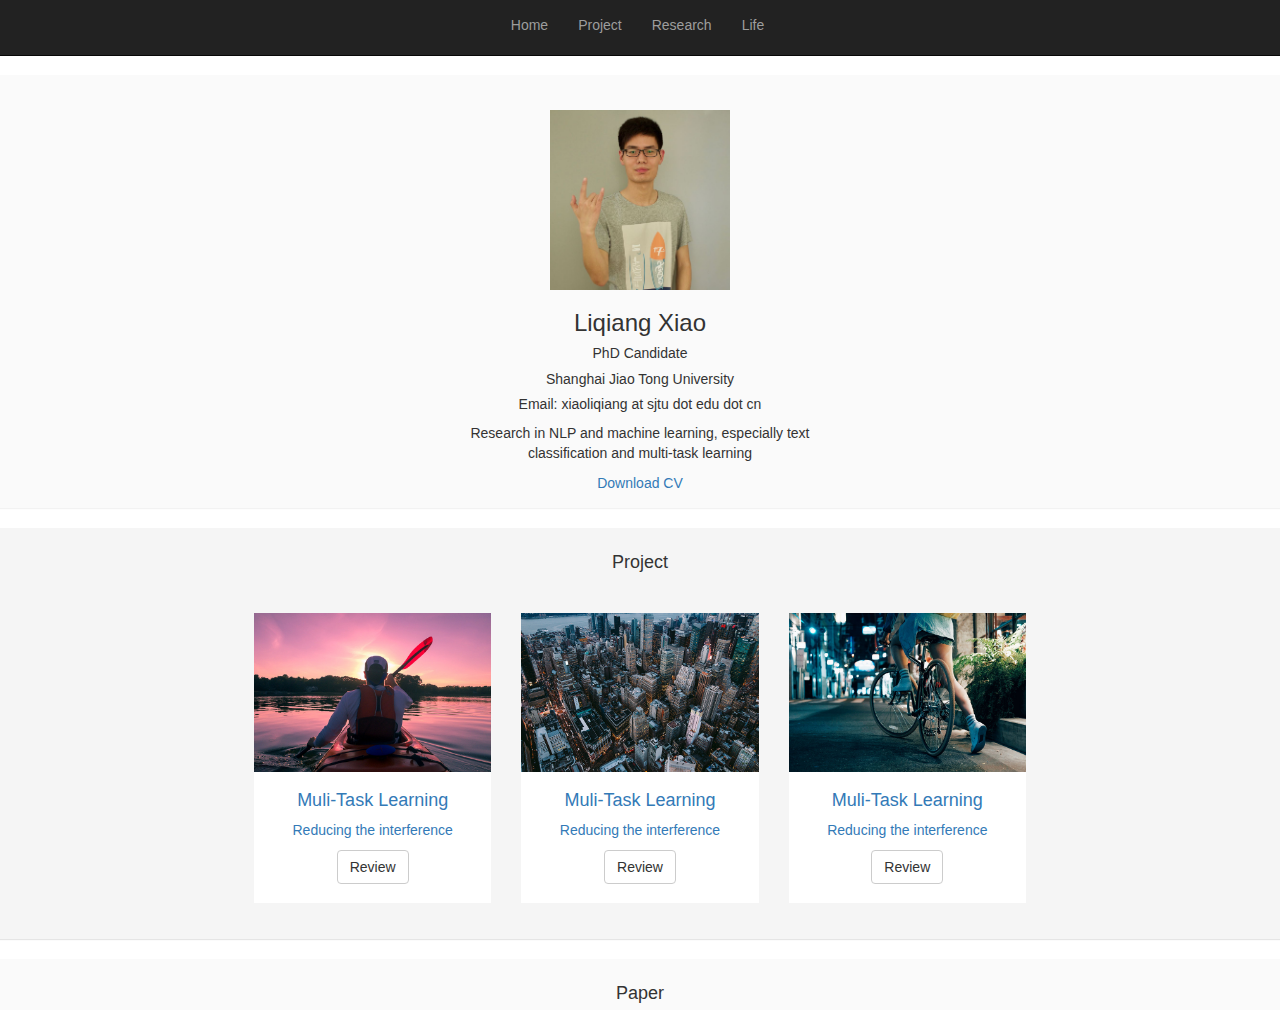
==== index.html @ d87bfb3e "content updata" ====
<!DOCTYPE html>
<html lang="en">
<head>
    <meta charset="UTF-8">
    <meta name="viewport" content="width=device-width, initial-scale=1">
    <meta http-equiv="x-ua-compatible" content="ie=edge">

    <link rel="stylesheet" href="css/bootstrap.min.css">
    <link rel="stylesheet" href="css/templatemo-style.css">
</head>
 

    <style type="text/css">
            .footer{
                border: 1px 0px 0px 0px solid #e5e5e5;
                color: #777;
                padding: 19px 0;
                background-color: #f5f5f5;
            }
            body{
                margin-top: 10px;
            }
            nav{
                padding-right: 20px;
            }
            .down{
                margin-top: 65px;
            }
            .col-center-block{  
                float: none;  
                display: block;  
                margin-left: auto;  
                margin-right: auto;  
            }  
            .flat{
                border-radius:0px;
                background-color:rgb(255,255,255); 
                border:0px;
                padding: 0px;
             }
</style>  
        
    </style>

    <title>LiqiangXiao's Space</title>
</head>

<body>

<div class="row">
    <nav id = 'navbar-example' class="navbar navbar-default navbar-fixed-top navbar-inverse" style="text-align:center" role='navigation'>
    <div class="container-fluid"> 
        <div class="navbar-header">
            <button class="navbar-toggle" type="button" data-toggle="collapse" 
                    data-target=".bs-js-navbar-scrollspy">
                <span class="sr-only">切换导航</span>
                <span class="icon-bar"></span>
                <span class="icon-bar"></span>
                <span class="icon-bar"></span>
            </button>
            <a class="navbar-brand" href="#"></a>
        </div>
        <div class="collaps navbar-collapse bs-js-navbar-scrollspy">

            <ul class="nav navbar-nav" style="display:inline-block;float:none;">
                <li class="nav-item">
                    <a class="nav-link" href="#home">Home<span class="sr-only">(current)</span></a>
                </li>
                <li class="nav-item">
                    <a class="nav-link" href="#project">Project</a>
                </li>
                <li class="nav-item">
                    <a class="nav-link" href="#research">Research</a>
                </li>
                <li class="nav-item">
                    <a class="nav-link" href="#life">Life</a>
                </li>
            </ul>  
        </div>
    </div>      
    </nav>
</div>

<!-- 
<nav id="navbar-example" class="navbar navbar-default navbar-static navbar-fixed-top navbar-inverse" role="navigation text-center">
    <div class="container-fluid"> 
        <div class="navbar-header">
            <button class="navbar-toggle" type="button" data-toggle="collapse" 
                    data-target=".bs-js-navbar-scrollspy">
                <span class="sr-only">切换导航</span>
                <span class="icon-bar"></span>
                <span class="icon-bar"></span>
                <span class="icon-bar"></span>
            </button>
            <a class="navbar-brand" href="#"></a>
        </div>
        <div class="collapse navbar-collapse bs-js-navbar-scrollspy" >
            <ul class="nav navbar-nav" style="display:inline-block;float:none;">
                <li class="nav-item">
                    <a class="nav-link" href="#home">Home<span class="sr-only">(current)</span></a>
                </li>
                <li class="nav-item">
                    <a class="nav-link" href="#project">Project</a>
                </li>
                <li class="nav-item">
                    <a class="nav-link" href="#research">Research</a>
                </li>
                <li class="nav-item">
                    <a class="nav-link" href="#life">Life</a>
                </li>
            </ul>
        </div>
    </div> 
</nav> -->


<div data-spy="scroll" data-target="#navbar-example" data-offset="0"  data-offset="0" style="height:1000px;overflow:auto; position: relative;">


<!-- <!-个人简介 -->
 <div class="panel panel-default down col-center-block" id='home' style="border-radius:0px;background-color:rgb(250,250,250); border:0px;">
    <div class="panel-body">
        <div class="col-md-6 col-center-block">
            <div class="col-md-12" style="margin-bottom:20px;" >
               <img src="images/me.jpg" class="col-center-block" style="height:180px;width:180px;display:block;" >
            </div>
            <div class="col-md-8 col-center-block text-center">
                <h3>Liqiang Xiao</h3>
                <h5>PhD Candidate</h5>
                <h5>Shanghai Jiao Tong University</h5>
                <h5>Email: xiaoliqiang at sjtu dot edu dot cn</h5>
                <p>Research in NLP and machine learning, especially text classification and multi-task learning</p>
                <a href="files/CV_Liqiang Xiao.pdf">Download CV</a>
            </div>
        </div>
    </div>
</div>
  


<div class="panel panel-default" id='project' style="text-align:center;border-radius:0px;border:0px;background-color:#F5F5F5; border:0px;">
<!-- 项目经历 -->
    <div class="panel-body">
            <h4>Project</h4>
    </div>
    <div class="panel panel-body" style="border-radius:0px;background-color:#F5F5F5;">
        <div class="col-md-8 col-center-block">
            <div class="col-md-4">
                <div class="thumbnail flat">
                    <a href="#">
                        <img src="images/750x500-1.jpg" class="img-responsive" >
                    </a>
                    <div class="caption">
                        <a href="#">
                            <h4>Muli-Task Learning</h4>
                            <p>Reducing the interference</p>
                        </a>
                        <p>
                            <a href="#" class="btn btn-default" role="button" >Review</a>
                        </p>
                    </div>
                
                </div>
            </div>
     
            <div class="col-md-4">
                <div class="thumbnail flat">
                    <a href="#">
                        <img src="images/750x500-2.jpg" class="img-responsive" >
                    </a>
                    <div class="caption">
                        <a href="#">
                            <h4>Muli-Task Learning</h4>
                            <p>Reducing the interference</p>
                        </a>
                        <p>
                            <a href="#" class="btn btn-default" role="button" >Review</a>
                        </p>
                    </div>
                
                </div>
            </div>
      
            <div class="col-md-4">
                <div class="thumbnail flat">
                    <a href="#">
                        <img src="images/750x500-3.jpg" class="img-responsive" >
                    </a>
                    <div class="caption">
                        <a href="#">
                            <h4>Muli-Task Learning</h4>
                            <p>Reducing the interference</p>
                        </a>
                        <p>
                            <a href="#" class="btn btn-default" role="button" >Review</a>
                        </p>
                    </div>
                
                </div>
            </div>

        </div>
    </div>
</div>

<!-- 科研 -->
<div class="panel panel-default" id='research' style="border-radius:0px;background-color:rgb(250,250,250); border:0px;">
    <div class="panel-body text-center">
            <h4>Paper</h4>
    </div>

    <div class="panel panel-body flat" style="background-color:rgb(250,250,250)">


        <div class="col-md-6 col-center-block">
            <div class="row">
                    <div class="col-md-12">
                        <div class="caption">
                            <a href="files/gmtcnn.pdf"><h4>A Generalized Recurrent Neural Architecture for Text Classification with Multi-Task Learning</h4> </a>  <!-- title -->
                            <h5>Liqiang Xiao, Honglun Zhang, Yongkun Wang, Yaohui Jin</h5>   <!-- name -->
                            <p>IJCAI2017</p>      <!-- source -->
                        </div>
                    </div>
            </div>

            <div class="row ">
                    <div class="col-md-12">
                        <div class="caption">
                            <h4>A Generalized Recurrent Neural Architecture for Text Classification with Multi-Task Learning</h4>   <!-- title -->
                            <h5>Liqiang Xiao, Honglun Zhang, Yongkun Wang, Yaohui Jin</h5>   <!-- name -->
                            <p>IJCAI2017</p>      <!-- source -->
                        </div>
                    </div>
            </div>
     
            <div class="row">
                <div class="col-md-12">
                    <h4>Multi-Task Convolutional Neural Network for Text Classification</h4>   <!-- title -->
                    <h5>Liqiang Xiao, Honglun Zhang, Yongkun Wang, Yaohui Jin</h5>   <!-- name -->
                    <p>arXiv</p>      <!-- source -->
                </div>
            </div>
     
            <div class="row">
                <div class="col-md-12">
                    <h4>Gated Multi-Task Network for Text Classification</h4>   <!-- title -->
                    <h5>Liqiang Xiao, Honglun Zhang, Yongkun Wang, Yaohui Jin</h5>  <!--  name -->
                    <p>arXiv</p>     
                </div>  
            </div>
        </div>


    </div>
</div>

<!-- 生活 -->
<div class="panel panel-default" id="life" style="text-align:center;border-radius:0px;background-color:#F5F5F5; border:0px;">
    <div class="panel-body col-block-center">
        <h4>Life</h4>
    </div>

    <div class="panel-body">
            <div class="col-md-8 col-center-block">
                <div class="col-md-4">
                    <div class="thumbnail" style=" border-radius:0px; border:0px;padding:0px;">
                        <a href="#">
                            <img src="images/IMG_1195 2.jpg" class="img-responsive center-block" >
                        </a>
                     </div>
                </div>

                <div class="col-md-4">
                    <div class="thumbnail" style=" border-radius:0px; border:0px;padding:0px;">
                        <a href="#">
                            <img src="images/10.pic_hd 2.jpg" class="img-responsive" >
                        </a>
                    </div>
                </div>

                <div class="col-md-4">
                    <div class="thumbnail" style=" border-radius:0px; border:0px;padding:0px;">
                        <a href="#">
                            <img src="images/IMG_1450.jpg" class="img-responsive" >
                        </a>
                    
                    </div>
                </div>

                <div class="col-md-4">
                    <div class="thumbnail" style=" border-radius:0px; border:0px;padding:0px;">
                        <a href="#">
                            <img src="images/4.jpg" class="img-responsive" >
                        </a>
                    
                    </div>
                </div>
            </div> 

                        

            <div class="post-masonry col-md-3 col-sm-6">
                <div class="post-thumb">
                    <img src="images/1.jpg" alt="">
                    <div class="title-over">
                        <h4><a href="#">Title one goes here</a></h4>
                    </div>
                    <div class="post-hover text-center">
                        <div class="inside">
                            <i class="fa fa-plus"></i>
                            <span class="date">25 Jan 2084</span>
                            <h4><a href="#">Title one goes here</a></h4>
                            <p>Cum sociis natoque penatibus et magnis dis parturient</p>
                        </div>
                    </div>
                </div>
            </div> <!-- /.post-masonry -->
 
    </div>
</div>

<div class="footer">
        <div class="container">
            <div class="row footer-top ">
                <div class="col-md-4 text-center">
                    <h4>Blog of Liqiang Xiao</h4>
                    <p>Welcome to contact me</p>
                </div>
            
                <div class="col-md-4 text-center">
                    <h4>About</h4>
                    <ul class="list-unstyled">
                        <li>
                            <a href="">about me</a>
                        </li>
                    </ul>
                </div>
                     
 
                <div class="col-md-4 text-center">
                    <h4>Contact</h4>
                    <p>Wechat code</p>
                    <div class="col-md-4 col-center-block">
                        <div class="thumbnail" style=" border-radius:0px; border:0px;padding:0px;">
                            <img src="images/2dcode.jpeg" class="img-responsive" >
                        </div>
                    </div>                    
                </div>
            </div>

            <div class="row footer-bottom">
                <ul class="list-inline text-center">
                    <li>Copyright 2016 by lqxiao! Software All Rights Reserved.</li>
                </ul>
            </div>
                    
        </div>
</div>

</div>

</body>
</html>
---- css/templatemo-style.css ----
.main-posts {
    position: relative;
    z-index: 6;
}

.post-masonry {
    margin-bottom: 30px;
}

.post-masonry .post-thumb {
    border: 10px solid #fff;
    overflow: hidden;
    position: relative;
}

.post-masonry .post-thumb img {
    width: 100%;
    display: block;
}

.post-masonry .post-thumb .title-over {
    position: absolute;
    bottom: 0;
    left: 0;
    width: 100%;
    background: rgba(0,0,0,0.9);
    padding: 15px 20px;
}

.post-masonry .post-thumb .title-over h4 {
    font-size: 16px;
    font-family: 'robotoregular';
}

.post-masonry .post-thumb .title-over a {
    color: #fff;
}

.post-masonry .post-thumb .post-hover {
    position: absolute;
    width: 100%;
    height: 100%;
    top: 70px;
    left: 0;
    visibility: hidden;
    opacity: 0;
    background: rgba(0,0,0,0.9);
    -webkit-transition: all 150ms ease-in-out;
    -moz-transition: all 150ms ease-in-out;
    -ms-transition: all 150ms ease-in-out;
    -o-transition: all 150ms ease-in-out;
    transition: all 150ms ease-in-out;
}

.post-masonry .post-thumb .post-hover .inside {
    position: relative;
    top: 50%;
    -moz-transform: translateY(-50%);
    -ms-transform: translateY(-50%);
    -webkit-transform: translateY(-50%);
    transform: translateY(-50%);
}

.post-masonry .post-thumb .post-hover h4 {
    font-size: 16px;
    font-family: 'robotoregular';
    margin-bottom: 10px;
}

.post-masonry .post-thumb .post-hover a {
    color: #fff !important;
}

.post-masonry .post-thumb .post-hover i {
    display: block;
    margin-bottom: 10px;
}

.post-masonry .post-thumb .post-hover p {
    font-size: 12px;
}

.post-masonry .post-thumb .post-hover span {
    font-size: 12px;
    margin-bottom: 15px;
    display: block;
}

.post-masonry .post-thumb:hover .title-over {
    -webkit-transition: all 150ms ease-in-out;
    -moz-transition: all 150ms ease-in-out;
    -ms-transition: all 150ms ease-in-out;
    -o-transition: all 150ms ease-in-out;
    transition: all 150ms ease-in-out;
    visibility: hidden;
    opacity: 0;
    bottom: -50px;
}

.post-masonry .post-thumb:hover .post-hover {
    top: 0;
    visibility: visible;
    opacity: 1;
}

.site-footer {
    position: relative;
    z-index: 8;
    background: rgba(0,0,0,0.6);
    padding: 40px 0;
    margin-top: 60px;
}

.site-footer .social-icons {
    margin-bottom: 30px;
}

.copyright-text {
    font-size: 12px;
}

.copyright-text a {
    color: #bfbfbf;
}
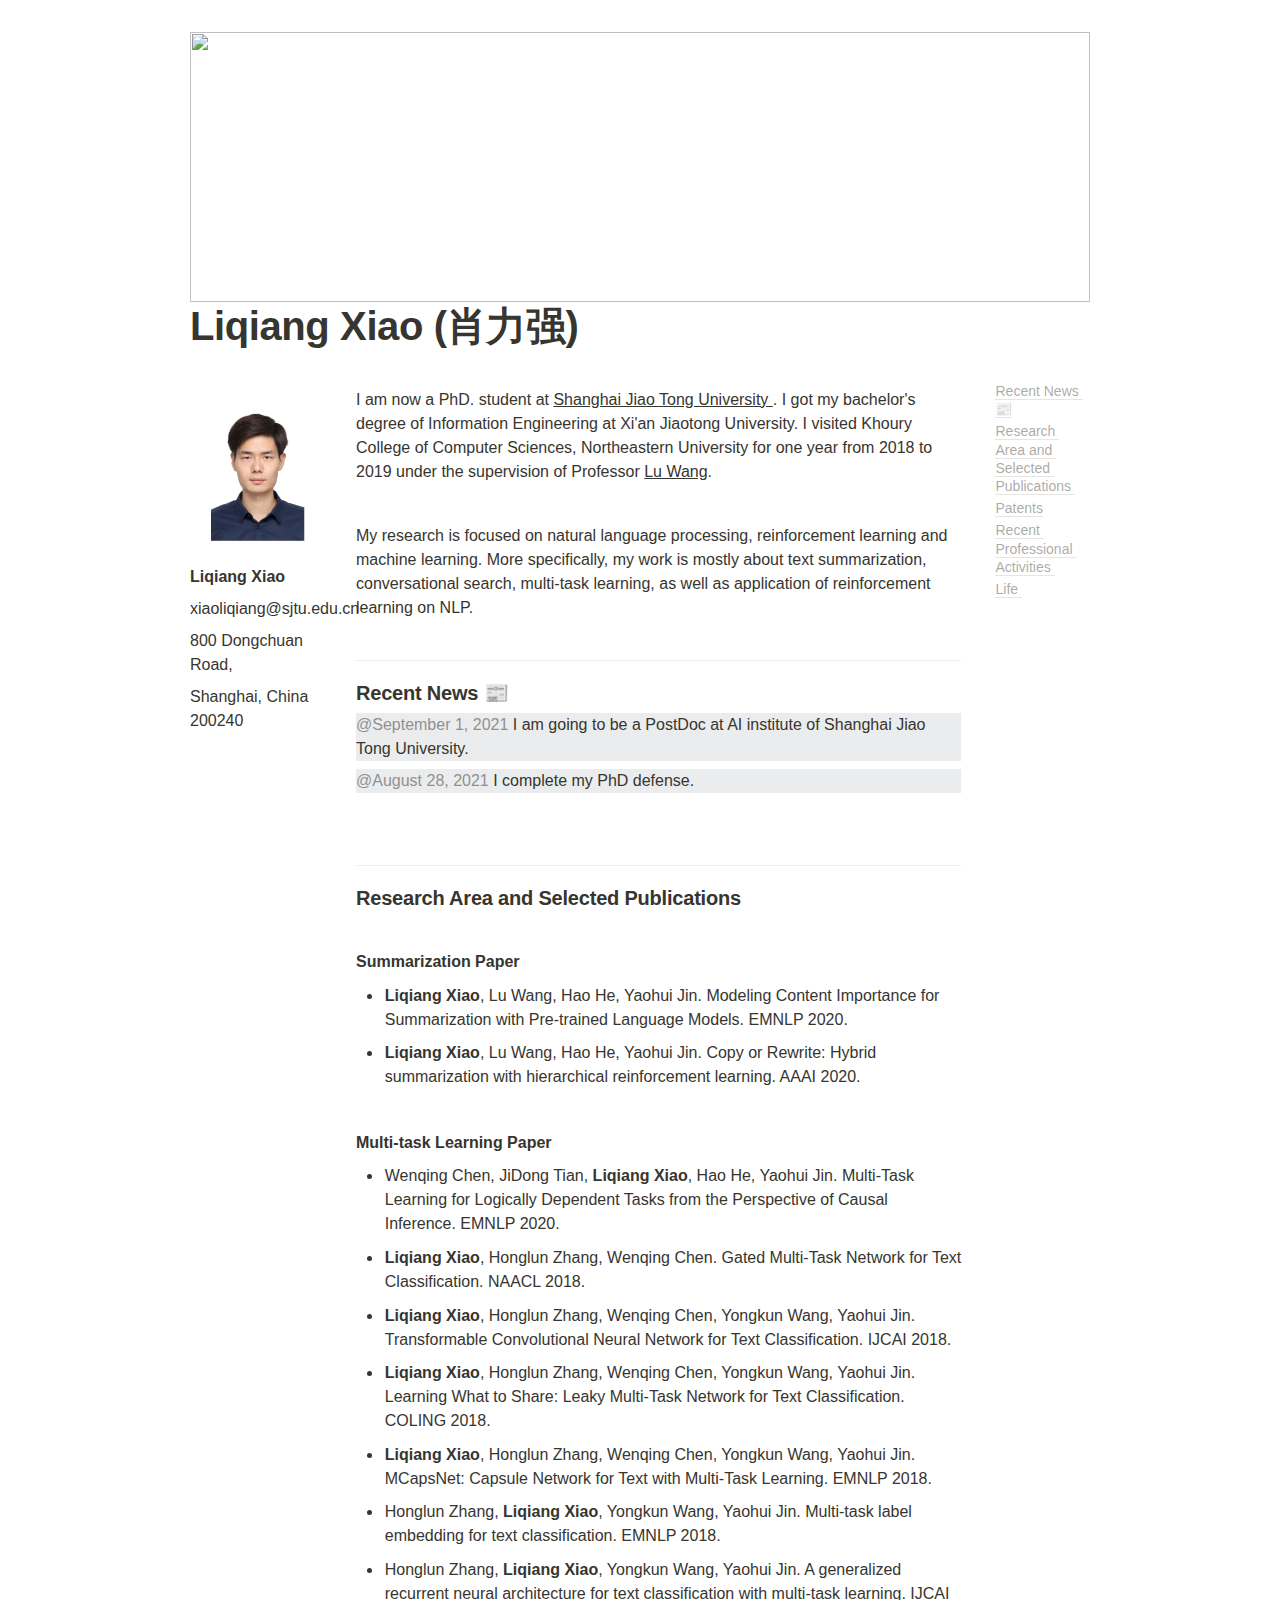
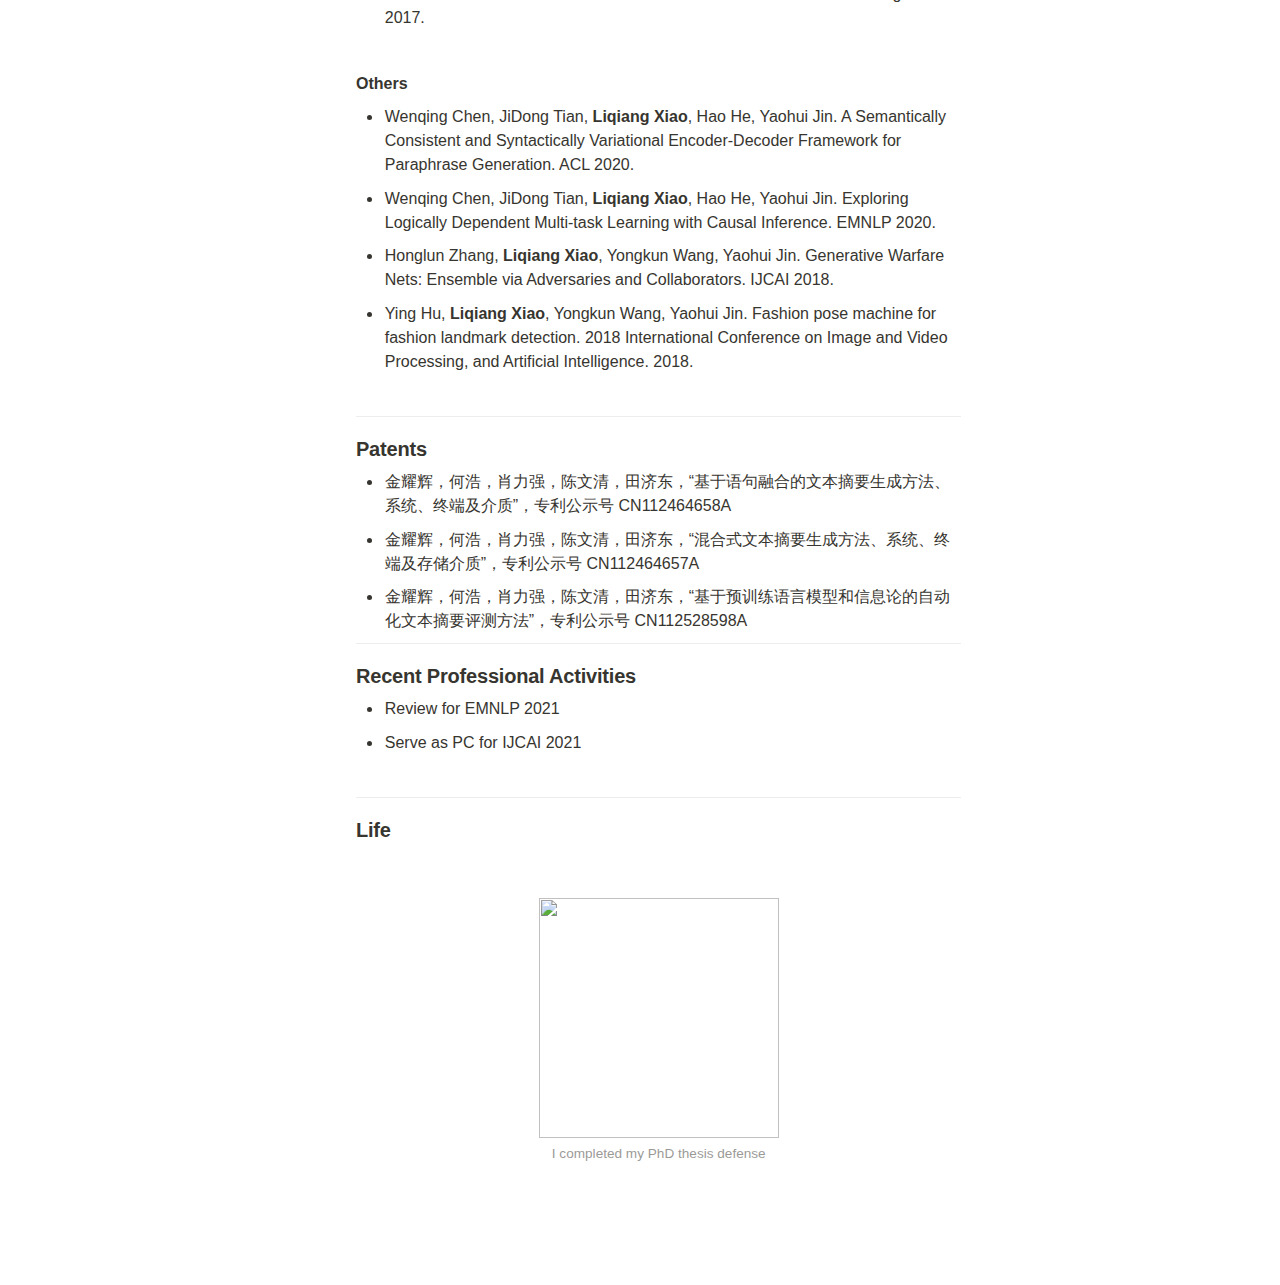
==== commit 54b09d84: "page" ====
--- a/index.html
+++ b/index.html
@@ -1,364 +1,660 @@
-<!DOCTYPE html>
-<html lang="en">
-<head>
-    <meta charset="UTF-8">
-    <meta name="viewport" content="width=device-width, initial-scale=1">
-    <meta http-equiv="x-ua-compatible" content="ie=edge">
-
-    <link rel="stylesheet" href="css/bootstrap.min.css">
-    <link rel="stylesheet" href="css/templatemo-style.css">
-</head>
- 
-
-    <style type="text/css">
-            .footer{
-                border: 1px 0px 0px 0px solid #e5e5e5;
-                color: #777;
-                padding: 19px 0;
-                background-color: #f5f5f5;
-            }
-            body{
-                margin-top: 10px;
-            }
-            nav{
-                padding-right: 20px;
-            }
-            .down{
-                margin-top: 65px;
-            }
-            .col-center-block{  
-                float: none;  
-                display: block;  
-                margin-left: auto;  
-                margin-right: auto;  
-            }  
-            .flat{
-                border-radius:0px;
-                background-color:rgb(255,255,255); 
-                border:0px;
-                padding: 0px;
-             }
-</style>  
-        
-    </style>
-
-    <title>LiqiangXiao's Space</title>
-</head>
-
-<body>
-
-<div class="row">
-    <nav id = 'navbar-example' class="navbar navbar-default navbar-fixed-top navbar-inverse" style="text-align:center" role='navigation'>
-    <div class="container-fluid"> 
-        <div class="navbar-header">
-            <button class="navbar-toggle" type="button" data-toggle="collapse" 
-                    data-target=".bs-js-navbar-scrollspy">
-                <span class="sr-only">切换导航</span>
-                <span class="icon-bar"></span>
-                <span class="icon-bar"></span>
-                <span class="icon-bar"></span>
-            </button>
-            <a class="navbar-brand" href="#"></a>
-        </div>
-        <div class="collaps navbar-collapse bs-js-navbar-scrollspy">
-
-            <ul class="nav navbar-nav" style="display:inline-block;float:none;">
-                <li class="nav-item">
-                    <a class="nav-link" href="#home">Home<span class="sr-only">(current)</span></a>
-                </li>
-                <li class="nav-item">
-                    <a class="nav-link" href="#project">Project</a>
-                </li>
-                <li class="nav-item">
-                    <a class="nav-link" href="#research">Research</a>
-                </li>
-                <li class="nav-item">
-                    <a class="nav-link" href="#life">Life</a>
-                </li>
-            </ul>  
-        </div>
-    </div>      
-    </nav>
-</div>
-
-<!-- 
-<nav id="navbar-example" class="navbar navbar-default navbar-static navbar-fixed-top navbar-inverse" role="navigation text-center">
-    <div class="container-fluid"> 
-        <div class="navbar-header">
-            <button class="navbar-toggle" type="button" data-toggle="collapse" 
-                    data-target=".bs-js-navbar-scrollspy">
-                <span class="sr-only">切换导航</span>
-                <span class="icon-bar"></span>
-                <span class="icon-bar"></span>
-                <span class="icon-bar"></span>
-            </button>
-            <a class="navbar-brand" href="#"></a>
-        </div>
-        <div class="collapse navbar-collapse bs-js-navbar-scrollspy" >
-            <ul class="nav navbar-nav" style="display:inline-block;float:none;">
-                <li class="nav-item">
-                    <a class="nav-link" href="#home">Home<span class="sr-only">(current)</span></a>
-                </li>
-                <li class="nav-item">
-                    <a class="nav-link" href="#project">Project</a>
-                </li>
-                <li class="nav-item">
-                    <a class="nav-link" href="#research">Research</a>
-                </li>
-                <li class="nav-item">
-                    <a class="nav-link" href="#life">Life</a>
-                </li>
-            </ul>
-        </div>
-    </div> 
-</nav> -->
-
-
-<div data-spy="scroll" data-target="#navbar-example" data-offset="0"  data-offset="0" style="height:1000px;overflow:auto; position: relative;">
-
-
-<!-- <!-个人简介 -->
- <div class="panel panel-default down col-center-block" id='home' style="border-radius:0px;background-color:rgb(250,250,250); border:0px;">
-    <div class="panel-body">
-        <div class="col-md-6 col-center-block">
-            <div class="col-md-12" style="margin-bottom:20px;" >
-               <img src="images/me.jpg" class="col-center-block" style="height:180px;width:180px;display:block;" >
-            </div>
-            <div class="col-md-8 col-center-block text-center">
-                <h3>Liqiang Xiao</h3>
-                <h5>PhD Candidate</h5>
-                <h5>Shanghai Jiao Tong University</h5>
-                <h5>Email: xiaoliqiang at sjtu dot edu dot cn</h5>
-                <p>Research in NLP and machine learning, especially text classification and multi-task learning</p>
-                <a href="files/CV_Liqiang Xiao.pdf">Download CV</a>
-            </div>
-        </div>
-    </div>
-</div>
-  
-
-
-<div class="panel panel-default" id='project' style="text-align:center;border-radius:0px;border:0px;background-color:#F5F5F5; border:0px;">
-<!-- 项目经历 -->
-    <div class="panel-body">
-            <h4>Project</h4>
-    </div>
-    <div class="panel panel-body" style="border-radius:0px;background-color:#F5F5F5;">
-        <div class="col-md-8 col-center-block">
-            <div class="col-md-4">
-                <div class="thumbnail flat">
-                    <a href="#">
-                        <img src="images/750x500-1.jpg" class="img-responsive" >
-                    </a>
-                    <div class="caption">
-                        <a href="#">
-                            <h4>Muli-Task Learning</h4>
-                            <p>Reducing the interference</p>
-                        </a>
-                        <p>
-                            <a href="#" class="btn btn-default" role="button" >Review</a>
-                        </p>
-                    </div>
-                
-                </div>
-            </div>
-     
-            <div class="col-md-4">
-                <div class="thumbnail flat">
-                    <a href="#">
-                        <img src="images/750x500-2.jpg" class="img-responsive" >
-                    </a>
-                    <div class="caption">
-                        <a href="#">
-                            <h4>Muli-Task Learning</h4>
-                            <p>Reducing the interference</p>
-                        </a>
-                        <p>
-                            <a href="#" class="btn btn-default" role="button" >Review</a>
-                        </p>
-                    </div>
-                
-                </div>
-            </div>
-      
-            <div class="col-md-4">
-                <div class="thumbnail flat">
-                    <a href="#">
-                        <img src="images/750x500-3.jpg" class="img-responsive" >
-                    </a>
-                    <div class="caption">
-                        <a href="#">
-                            <h4>Muli-Task Learning</h4>
-                            <p>Reducing the interference</p>
-                        </a>
-                        <p>
-                            <a href="#" class="btn btn-default" role="button" >Review</a>
-                        </p>
-                    </div>
-                
-                </div>
-            </div>
-
-        </div>
-    </div>
-</div>
-
-<!-- 科研 -->
-<div class="panel panel-default" id='research' style="border-radius:0px;background-color:rgb(250,250,250); border:0px;">
-    <div class="panel-body text-center">
-            <h4>Paper</h4>
-    </div>
-
-    <div class="panel panel-body flat" style="background-color:rgb(250,250,250)">
-
-
-        <div class="col-md-6 col-center-block">
-            <div class="row">
-                    <div class="col-md-12">
-                        <div class="caption">
-                            <a href="files/gmtcnn.pdf"><h4>A Generalized Recurrent Neural Architecture for Text Classification with Multi-Task Learning</h4> </a>  <!-- title -->
-                            <h5>Liqiang Xiao, Honglun Zhang, Yongkun Wang, Yaohui Jin</h5>   <!-- name -->
-                            <p>IJCAI2017</p>      <!-- source -->
-                        </div>
-                    </div>
-            </div>
-
-            <div class="row ">
-                    <div class="col-md-12">
-                        <div class="caption">
-                            <h4>A Generalized Recurrent Neural Architecture for Text Classification with Multi-Task Learning</h4>   <!-- title -->
-                            <h5>Liqiang Xiao, Honglun Zhang, Yongkun Wang, Yaohui Jin</h5>   <!-- name -->
-                            <p>IJCAI2017</p>      <!-- source -->
-                        </div>
-                    </div>
-            </div>
-     
-            <div class="row">
-                <div class="col-md-12">
-                    <h4>Multi-Task Convolutional Neural Network for Text Classification</h4>   <!-- title -->
-                    <h5>Liqiang Xiao, Honglun Zhang, Yongkun Wang, Yaohui Jin</h5>   <!-- name -->
-                    <p>arXiv</p>      <!-- source -->
-                </div>
-            </div>
-     
-            <div class="row">
-                <div class="col-md-12">
-                    <h4>Gated Multi-Task Network for Text Classification</h4>   <!-- title -->
-                    <h5>Liqiang Xiao, Honglun Zhang, Yongkun Wang, Yaohui Jin</h5>  <!--  name -->
-                    <p>arXiv</p>     
-                </div>  
-            </div>
-        </div>
-
-
-    </div>
-</div>
-
-<!-- 生活 -->
-<div class="panel panel-default" id="life" style="text-align:center;border-radius:0px;background-color:#F5F5F5; border:0px;">
-    <div class="panel-body col-block-center">
-        <h4>Life</h4>
-    </div>
-
-    <div class="panel-body">
-            <div class="col-md-8 col-center-block">
-                <div class="col-md-4">
-                    <div class="thumbnail" style=" border-radius:0px; border:0px;padding:0px;">
-                        <a href="#">
-                            <img src="images/IMG_1195 2.jpg" class="img-responsive center-block" >
-                        </a>
-                     </div>
-                </div>
-
-                <div class="col-md-4">
-                    <div class="thumbnail" style=" border-radius:0px; border:0px;padding:0px;">
-                        <a href="#">
-                            <img src="images/10.pic_hd 2.jpg" class="img-responsive" >
-                        </a>
-                    </div>
-                </div>
-
-                <div class="col-md-4">
-                    <div class="thumbnail" style=" border-radius:0px; border:0px;padding:0px;">
-                        <a href="#">
-                            <img src="images/IMG_1450.jpg" class="img-responsive" >
-                        </a>
-                    
-                    </div>
-                </div>
-
-                <div class="col-md-4">
-                    <div class="thumbnail" style=" border-radius:0px; border:0px;padding:0px;">
-                        <a href="#">
-                            <img src="images/4.jpg" class="img-responsive" >
-                        </a>
-                    
-                    </div>
-                </div>
-            </div> 
-
-                        
-
-            <div class="post-masonry col-md-3 col-sm-6">
-                <div class="post-thumb">
-                    <img src="images/1.jpg" alt="">
-                    <div class="title-over">
-                        <h4><a href="#">Title one goes here</a></h4>
-                    </div>
-                    <div class="post-hover text-center">
-                        <div class="inside">
-                            <i class="fa fa-plus"></i>
-                            <span class="date">25 Jan 2084</span>
-                            <h4><a href="#">Title one goes here</a></h4>
-                            <p>Cum sociis natoque penatibus et magnis dis parturient</p>
-                        </div>
-                    </div>
-                </div>
-            </div> <!-- /.post-masonry -->
- 
-    </div>
-</div>
-
-<div class="footer">
-        <div class="container">
-            <div class="row footer-top ">
-                <div class="col-md-4 text-center">
-                    <h4>Blog of Liqiang Xiao</h4>
-                    <p>Welcome to contact me</p>
-                </div>
-            
-                <div class="col-md-4 text-center">
-                    <h4>About</h4>
-                    <ul class="list-unstyled">
-                        <li>
-                            <a href="">about me</a>
-                        </li>
-                    </ul>
-                </div>
-                     
- 
-                <div class="col-md-4 text-center">
-                    <h4>Contact</h4>
-                    <p>Wechat code</p>
-                    <div class="col-md-4 col-center-block">
-                        <div class="thumbnail" style=" border-radius:0px; border:0px;padding:0px;">
-                            <img src="images/2dcode.jpeg" class="img-responsive" >
-                        </div>
-                    </div>                    
-                </div>
-            </div>
-
-            <div class="row footer-bottom">
-                <ul class="list-inline text-center">
-                    <li>Copyright 2016 by lqxiao! Software All Rights Reserved.</li>
-                </ul>
-            </div>
-                    
-        </div>
-</div>
-
-</div>
-
-</body>
-</html>
-
+<html><head><meta http-equiv="Content-Type" content="text/html; charset=utf-8"/><title>Liqiang Xiao (肖力强)</title><style>
+/* cspell:disable-file */
+/* webkit printing magic: print all background colors */
+html {
+	-webkit-print-color-adjust: exact;
+}
+* {
+	box-sizing: border-box;
+	-webkit-print-color-adjust: exact;
+}
+
+html,
+body {
+	margin: 0;
+	padding: 0;
+}
+@media only screen {
+	body {
+		margin: 2em auto;
+		max-width: 900px;
+		color: rgb(55, 53, 47);
+	}
+}
+
+body {
+	line-height: 1.5;
+	white-space: pre-wrap;
+}
+
+a,
+a.visited {
+	color: inherit;
+	text-decoration: underline;
+}
+
+.pdf-relative-link-path {
+	font-size: 80%;
+	color: #444;
+}
+
+h1,
+h2,
+h3 {
+	letter-spacing: -0.01em;
+	line-height: 1.2;
+	font-weight: 600;
+	margin-bottom: 0;
+}
+
+.page-title {
+	font-size: 2.5rem;
+	font-weight: 700;
+	margin-top: 0;
+	margin-bottom: 0.75em;
+}
+
+h1 {
+	font-size: 1.875rem;
+	margin-top: 1.875rem;
+}
+
+h2 {
+	font-size: 1.5rem;
+	margin-top: 1.5rem;
+}
+
+h3 {
+	font-size: 1.25rem;
+	margin-top: 1.25rem;
+}
+
+.source {
+	border: 1px solid #ddd;
+	border-radius: 3px;
+	padding: 1.5em;
+	word-break: break-all;
+}
+
+.callout {
+	border-radius: 3px;
+	padding: 1rem;
+}
+
+figure {
+	margin: 1.25em 0;
+	page-break-inside: avoid;
+}
+
+figcaption {
+	opacity: 0.5;
+	font-size: 85%;
+	margin-top: 0.5em;
+}
+
+mark {
+	background-color: transparent;
+}
+
+.indented {
+	padding-left: 1.5em;
+}
+
+hr {
+	background: transparent;
+	display: block;
+	width: 100%;
+	height: 1px;
+	visibility: visible;
+	border: none;
+	border-bottom: 1px solid rgba(55, 53, 47, 0.09);
+}
+
+img {
+	max-width: 100%;
+}
+
+@media only print {
+	img {
+		max-height: 100vh;
+		object-fit: contain;
+	}
+}
+
+@page {
+	margin: 1in;
+}
+
+.collection-content {
+	font-size: 0.875rem;
+}
+
+.column-list {
+	display: flex;
+	justify-content: space-between;
+}
+
+.column {
+	padding: 0 1em;
+}
+
+.column:first-child {
+	padding-left: 0;
+}
+
+.column:last-child {
+	padding-right: 0;
+}
+
+.table_of_contents-item {
+	display: block;
+	font-size: 0.875rem;
+	line-height: 1.3;
+	padding: 0.125rem;
+}
+
+.table_of_contents-indent-1 {
+	margin-left: 1.5rem;
+}
+
+.table_of_contents-indent-2 {
+	margin-left: 3rem;
+}
+
+.table_of_contents-indent-3 {
+	margin-left: 4.5rem;
+}
+
+.table_of_contents-link {
+	text-decoration: none;
+	opacity: 0.7;
+	border-bottom: 1px solid rgba(55, 53, 47, 0.18);
+}
+
+table,
+th,
+td {
+	border: 1px solid rgba(55, 53, 47, 0.09);
+	border-collapse: collapse;
+}
+
+table {
+	border-left: none;
+	border-right: none;
+}
+
+th,
+td {
+	font-weight: normal;
+	padding: 0.25em 0.5em;
+	line-height: 1.5;
+	min-height: 1.5em;
+	text-align: left;
+}
+
+th {
+	color: rgba(55, 53, 47, 0.6);
+}
+
+ol,
+ul {
+	margin: 0;
+	margin-block-start: 0.6em;
+	margin-block-end: 0.6em;
+}
+
+li > ol:first-child,
+li > ul:first-child {
+	margin-block-start: 0.6em;
+}
+
+ul > li {
+	list-style: disc;
+}
+
+ul.to-do-list {
+	text-indent: -1.7em;
+}
+
+ul.to-do-list > li {
+	list-style: none;
+}
+
+.to-do-children-checked {
+	text-decoration: line-through;
+	opacity: 0.375;
+}
+
+ul.toggle > li {
+	list-style: none;
+}
+
+ul {
+	padding-inline-start: 1.7em;
+}
+
+ul > li {
+	padding-left: 0.1em;
+}
+
+ol {
+	padding-inline-start: 1.6em;
+}
+
+ol > li {
+	padding-left: 0.2em;
+}
+
+.mono ol {
+	padding-inline-start: 2em;
+}
+
+.mono ol > li {
+	text-indent: -0.4em;
+}
+
+.toggle {
+	padding-inline-start: 0em;
+	list-style-type: none;
+}
+
+/* Indent toggle children */
+.toggle > li > details {
+	padding-left: 1.7em;
+}
+
+.toggle > li > details > summary {
+	margin-left: -1.1em;
+}
+
+.selected-value {
+	display: inline-block;
+	padding: 0 0.5em;
+	background: rgba(206, 205, 202, 0.5);
+	border-radius: 3px;
+	margin-right: 0.5em;
+	margin-top: 0.3em;
+	margin-bottom: 0.3em;
+	white-space: nowrap;
+}
+
+.collection-title {
+	display: inline-block;
+	margin-right: 1em;
+}
+
+time {
+	opacity: 0.5;
+}
+
+.icon {
+	display: inline-block;
+	max-width: 1.2em;
+	max-height: 1.2em;
+	text-decoration: none;
+	vertical-align: text-bottom;
+	margin-right: 0.5em;
+}
+
+img.icon {
+	border-radius: 3px;
+}
+
+.user-icon {
+	width: 1.5em;
+	height: 1.5em;
+	border-radius: 100%;
+	margin-right: 0.5rem;
+}
+
+.user-icon-inner {
+	font-size: 0.8em;
+}
+
+.text-icon {
+	border: 1px solid #000;
+	text-align: center;
+}
+
+.page-cover-image {
+	display: block;
+	object-fit: cover;
+	width: 100%;
+	height: 30vh;
+}
+
+.page-header-icon {
+	font-size: 3rem;
+	margin-bottom: 1rem;
+}
+
+.page-header-icon-with-cover {
+	margin-top: -0.72em;
+	margin-left: 0.07em;
+}
+
+.page-header-icon img {
+	border-radius: 3px;
+}
+
+.link-to-page {
+	margin: 1em 0;
+	padding: 0;
+	border: none;
+	font-weight: 500;
+}
+
+p > .user {
+	opacity: 0.5;
+}
+
+td > .user,
+td > time {
+	white-space: nowrap;
+}
+
+input[type="checkbox"] {
+	transform: scale(1.5);
+	margin-right: 0.6em;
+	vertical-align: middle;
+}
+
+p {
+	margin-top: 0.5em;
+	margin-bottom: 0.5em;
+}
+
+.image {
+	border: none;
+	margin: 1.5em 0;
+	padding: 0;
+	border-radius: 0;
+	text-align: center;
+}
+
+.code,
+code {
+	background: rgba(135, 131, 120, 0.15);
+	border-radius: 3px;
+	padding: 0.2em 0.4em;
+	border-radius: 3px;
+	font-size: 85%;
+	tab-size: 2;
+}
+
+code {
+	color: #eb5757;
+}
+
+.code {
+	padding: 1.5em 1em;
+}
+
+.code-wrap {
+	white-space: pre-wrap;
+	word-break: break-all;
+}
+
+.code > code {
+	background: none;
+	padding: 0;
+	font-size: 100%;
+	color: inherit;
+}
+
+blockquote {
+	font-size: 1.25em;
+	margin: 1em 0;
+	padding-left: 1em;
+	border-left: 3px solid rgb(55, 53, 47);
+}
+
+.bookmark {
+	text-decoration: none;
+	max-height: 8em;
+	padding: 0;
+	display: flex;
+	width: 100%;
+	align-items: stretch;
+}
+
+.bookmark-title {
+	font-size: 0.85em;
+	overflow: hidden;
+	text-overflow: ellipsis;
+	height: 1.75em;
+	white-space: nowrap;
+}
+
+.bookmark-text {
+	display: flex;
+	flex-direction: column;
+}
+
+.bookmark-info {
+	flex: 4 1 180px;
+	padding: 12px 14px 14px;
+	display: flex;
+	flex-direction: column;
+	justify-content: space-between;
+}
+
+.bookmark-image {
+	width: 33%;
+	flex: 1 1 180px;
+	display: block;
+	position: relative;
+	object-fit: cover;
+	border-radius: 1px;
+}
+
+.bookmark-description {
+	color: rgba(55, 53, 47, 0.6);
+	font-size: 0.75em;
+	overflow: hidden;
+	max-height: 4.5em;
+	word-break: break-word;
+}
+
+.bookmark-href {
+	font-size: 0.75em;
+	margin-top: 0.25em;
+}
+
+.sans { font-family: ui-sans-serif, -apple-system, BlinkMacSystemFont, "Segoe UI", Helvetica, "Apple Color Emoji", Arial, sans-serif, "Segoe UI Emoji", "Segoe UI Symbol"; }
+.code { font-family: "SFMono-Regular", Menlo, Consolas, "PT Mono", "Liberation Mono", Courier, monospace; }
+.serif { font-family: Lyon-Text, Georgia, ui-serif, serif; }
+.mono { font-family: iawriter-mono, Nitti, Menlo, Courier, monospace; }
+.pdf .sans { font-family: Inter, ui-sans-serif, -apple-system, BlinkMacSystemFont, "Segoe UI", Helvetica, "Apple Color Emoji", Arial, sans-serif, "Segoe UI Emoji", "Segoe UI Symbol", 'Twemoji', 'Noto Color Emoji', 'Noto Sans CJK JP'; }
+.pdf:lang(zh-CN) .sans { font-family: Inter, ui-sans-serif, -apple-system, BlinkMacSystemFont, "Segoe UI", Helvetica, "Apple Color Emoji", Arial, sans-serif, "Segoe UI Emoji", "Segoe UI Symbol", 'Twemoji', 'Noto Color Emoji', 'Noto Sans CJK SC'; }
+.pdf:lang(zh-TW) .sans { font-family: Inter, ui-sans-serif, -apple-system, BlinkMacSystemFont, "Segoe UI", Helvetica, "Apple Color Emoji", Arial, sans-serif, "Segoe UI Emoji", "Segoe UI Symbol", 'Twemoji', 'Noto Color Emoji', 'Noto Sans CJK TC'; }
+.pdf:lang(ko-KR) .sans { font-family: Inter, ui-sans-serif, -apple-system, BlinkMacSystemFont, "Segoe UI", Helvetica, "Apple Color Emoji", Arial, sans-serif, "Segoe UI Emoji", "Segoe UI Symbol", 'Twemoji', 'Noto Color Emoji', 'Noto Sans CJK KR'; }
+.pdf .code { font-family: Source Code Pro, "SFMono-Regular", Menlo, Consolas, "PT Mono", "Liberation Mono", Courier, monospace, 'Twemoji', 'Noto Color Emoji', 'Noto Sans Mono CJK JP'; }
+.pdf:lang(zh-CN) .code { font-family: Source Code Pro, "SFMono-Regular", Menlo, Consolas, "PT Mono", "Liberation Mono", Courier, monospace, 'Twemoji', 'Noto Color Emoji', 'Noto Sans Mono CJK SC'; }
+.pdf:lang(zh-TW) .code { font-family: Source Code Pro, "SFMono-Regular", Menlo, Consolas, "PT Mono", "Liberation Mono", Courier, monospace, 'Twemoji', 'Noto Color Emoji', 'Noto Sans Mono CJK TC'; }
+.pdf:lang(ko-KR) .code { font-family: Source Code Pro, "SFMono-Regular", Menlo, Consolas, "PT Mono", "Liberation Mono", Courier, monospace, 'Twemoji', 'Noto Color Emoji', 'Noto Sans Mono CJK KR'; }
+.pdf .serif { font-family: PT Serif, Lyon-Text, Georgia, ui-serif, serif, 'Twemoji', 'Noto Color Emoji', 'Noto Serif CJK JP'; }
+.pdf:lang(zh-CN) .serif { font-family: PT Serif, Lyon-Text, Georgia, ui-serif, serif, 'Twemoji', 'Noto Color Emoji', 'Noto Serif CJK SC'; }
+.pdf:lang(zh-TW) .serif { font-family: PT Serif, Lyon-Text, Georgia, ui-serif, serif, 'Twemoji', 'Noto Color Emoji', 'Noto Serif CJK TC'; }
+.pdf:lang(ko-KR) .serif { font-family: PT Serif, Lyon-Text, Georgia, ui-serif, serif, 'Twemoji', 'Noto Color Emoji', 'Noto Serif CJK KR'; }
+.pdf .mono { font-family: PT Mono, iawriter-mono, Nitti, Menlo, Courier, monospace, 'Twemoji', 'Noto Color Emoji', 'Noto Sans Mono CJK JP'; }
+.pdf:lang(zh-CN) .mono { font-family: PT Mono, iawriter-mono, Nitti, Menlo, Courier, monospace, 'Twemoji', 'Noto Color Emoji', 'Noto Sans Mono CJK SC'; }
+.pdf:lang(zh-TW) .mono { font-family: PT Mono, iawriter-mono, Nitti, Menlo, Courier, monospace, 'Twemoji', 'Noto Color Emoji', 'Noto Sans Mono CJK TC'; }
+.pdf:lang(ko-KR) .mono { font-family: PT Mono, iawriter-mono, Nitti, Menlo, Courier, monospace, 'Twemoji', 'Noto Color Emoji', 'Noto Sans Mono CJK KR'; }
+.highlight-default {
+}
+.highlight-gray {
+	color: rgb(155,154,151);
+}
+.highlight-brown {
+	color: rgb(100,71,58);
+}
+.highlight-orange {
+	color: rgb(217,115,13);
+}
+.highlight-yellow {
+	color: rgb(223,171,1);
+}
+.highlight-teal {
+	color: rgb(15,123,108);
+}
+.highlight-blue {
+	color: rgb(11,110,153);
+}
+.highlight-purple {
+	color: rgb(105,64,165);
+}
+.highlight-pink {
+	color: rgb(173,26,114);
+}
+.highlight-red {
+	color: rgb(224,62,62);
+}
+.highlight-gray_background {
+	background: rgb(235,236,237);
+}
+.highlight-brown_background {
+	background: rgb(233,229,227);
+}
+.highlight-orange_background {
+	background: rgb(250,235,221);
+}
+.highlight-yellow_background {
+	background: rgb(251,243,219);
+}
+.highlight-teal_background {
+	background: rgb(221,237,234);
+}
+.highlight-blue_background {
+	background: rgb(221,235,241);
+}
+.highlight-purple_background {
+	background: rgb(234,228,242);
+}
+.highlight-pink_background {
+	background: rgb(244,223,235);
+}
+.highlight-red_background {
+	background: rgb(251,228,228);
+}
+.block-color-default {
+	color: inherit;
+	fill: inherit;
+}
+.block-color-gray {
+	color: rgba(55, 53, 47, 0.6);
+	fill: rgba(55, 53, 47, 0.6);
+}
+.block-color-brown {
+	color: rgb(100,71,58);
+	fill: rgb(100,71,58);
+}
+.block-color-orange {
+	color: rgb(217,115,13);
+	fill: rgb(217,115,13);
+}
+.block-color-yellow {
+	color: rgb(223,171,1);
+	fill: rgb(223,171,1);
+}
+.block-color-teal {
+	color: rgb(15,123,108);
+	fill: rgb(15,123,108);
+}
+.block-color-blue {
+	color: rgb(11,110,153);
+	fill: rgb(11,110,153);
+}
+.block-color-purple {
+	color: rgb(105,64,165);
+	fill: rgb(105,64,165);
+}
+.block-color-pink {
+	color: rgb(173,26,114);
+	fill: rgb(173,26,114);
+}
+.block-color-red {
+	color: rgb(224,62,62);
+	fill: rgb(224,62,62);
+}
+.block-color-gray_background {
+	background: rgb(235,236,237);
+}
+.block-color-brown_background {
+	background: rgb(233,229,227);
+}
+.block-color-orange_background {
+	background: rgb(250,235,221);
+}
+.block-color-yellow_background {
+	background: rgb(251,243,219);
+}
+.block-color-teal_background {
+	background: rgb(221,237,234);
+}
+.block-color-blue_background {
+	background: rgb(221,235,241);
+}
+.block-color-purple_background {
+	background: rgb(234,228,242);
+}
+.block-color-pink_background {
+	background: rgb(244,223,235);
+}
+.block-color-red_background {
+	background: rgb(251,228,228);
+}
+.select-value-color-default { background-color: rgba(206,205,202,0.5); }
+.select-value-color-gray { background-color: rgba(155,154,151, 0.4); }
+.select-value-color-brown { background-color: rgba(140,46,0,0.2); }
+.select-value-color-orange { background-color: rgba(245,93,0,0.2); }
+.select-value-color-yellow { background-color: rgba(233,168,0,0.2); }
+.select-value-color-green { background-color: rgba(0,135,107,0.2); }
+.select-value-color-blue { background-color: rgba(0,120,223,0.2); }
+.select-value-color-purple { background-color: rgba(103,36,222,0.2); }
+.select-value-color-pink { background-color: rgba(221,0,129,0.2); }
+.select-value-color-red { background-color: rgba(255,0,26,0.2); }
+
+.checkbox {
+	display: inline-flex;
+	vertical-align: text-bottom;
+	width: 16;
+	height: 16;
+	background-size: 16px;
+	margin-left: 2px;
+	margin-right: 5px;
+}
+
+.checkbox-on {
+	background-image: url("data:image/svg+xml;charset=UTF-8,%3Csvg%20width%3D%2216%22%20height%3D%2216%22%20viewBox%3D%220%200%2016%2016%22%20fill%3D%22none%22%20xmlns%3D%22http%3A%2F%2Fwww.w3.org%2F2000%2Fsvg%22%3E%0A%3Crect%20width%3D%2216%22%20height%3D%2216%22%20fill%3D%22%2358A9D7%22%2F%3E%0A%3Cpath%20d%3D%22M6.71429%2012.2852L14%204.9995L12.7143%203.71436L6.71429%209.71378L3.28571%206.2831L2%207.57092L6.71429%2012.2852Z%22%20fill%3D%22white%22%2F%3E%0A%3C%2Fsvg%3E");
+}
+
+.checkbox-off {
+	background-image: url("data:image/svg+xml;charset=UTF-8,%3Csvg%20width%3D%2216%22%20height%3D%2216%22%20viewBox%3D%220%200%2016%2016%22%20fill%3D%22none%22%20xmlns%3D%22http%3A%2F%2Fwww.w3.org%2F2000%2Fsvg%22%3E%0A%3Crect%20x%3D%220.75%22%20y%3D%220.75%22%20width%3D%2214.5%22%20height%3D%2214.5%22%20fill%3D%22white%22%20stroke%3D%22%2336352F%22%20stroke-width%3D%221.5%22%2F%3E%0A%3C%2Fsvg%3E");
+}
+	
+</style></head><body><article id="17efc766-622e-44f5-b740-29eb602eb849" class="page sans"><header><img class="page-cover-image" src="https://images.unsplash.com/photo-1550399105-c4db5fb85c18?ixlib=rb-1.2.1&amp;q=85&amp;fm=jpg&amp;crop=entropy&amp;cs=srgb" style="object-position:center 50%"/><h1 class="page-title">Liqiang Xiao (肖力强)</h1></header><div class="page-body"><div id="98fc15e0-2699-4e77-bc5f-5eaa3d759b40" class="column-list"><div id="7dfa09b3-34ed-45fe-9cab-1bb27f85493e" style="width:16.666666666666664%" class="column"><figure id="ca74f7a3-7951-4a19-85d3-5ba185ba2386" class="image"><a href="Liqiang%20Xiao%20(%E8%82%96%E5%8A%9B%E5%BC%BA)%20ca74f7a379514a1985d35ba185ba2386/2%E5%AF%B88098.jpg"><img style="width:192px" src="Liqiang%20Xiao%20(%E8%82%96%E5%8A%9B%E5%BC%BA)%20ca74f7a379514a1985d35ba185ba2386/2%E5%AF%B88098.jpg"/></a></figure><p id="2209d384-11f3-4378-a091-3fe9faa3c2d5" class=""><strong>Liqiang Xiao </strong></p><p id="e8b34870-1474-4bd4-81d9-af64e658f3b5" class="">xiaoliqiang@sjtu.edu.cn</p><p id="021d58e9-2751-4cc9-8eff-3e3658863846" class="">800 Dongchuan Road, </p><p id="93a1b640-b63a-44cc-ba79-a4db921ae76f" class="">Shanghai, China 200240</p><p id="e22d0f7f-d874-44c5-9569-84fdd26ecb48" class="">
+</p><p id="a52a2d69-4f18-425f-8751-9b82739ad8f2" class="">
+</p><p id="b852d1af-175e-45cd-88ea-a26528505a85" class="">
+</p><p id="b967f21c-b566-4e3d-8380-5402a1cd171f" class="">
+</p><p id="67a3826d-9d3c-4a52-aa11-91b8a8a0449a" class="">
+</p><p id="d6b22b42-e338-4931-ac01-f92b4ab3f533" class="">
+</p><p id="21a9f1b0-796c-43f0-b73b-e234c5110d32" class="">
+</p><p id="35dc8ccb-ce86-4328-8f37-4c47f8315c75" class="">
+</p><p id="116c3d6f-25f0-438c-93fb-7acb32461328" class="">
+</p><p id="c0d50469-6bc5-4a74-91fe-5328155586d8" class="">
+</p><p id="809a6853-6750-4983-beb2-848a095ef7e7" class="">
+</p></div><div id="c71cee6c-8c19-4220-9bc3-e0c197c88adb" style="width:70.83333333333333%" class="column"><p id="915a2509-d1f5-4fc5-a08f-049a6fcf6cb4" class="">I am now a PhD. student at <a href="https://www.sjtu.edu.cn/">Shanghai Jiao Tong University </a>. I got my bachelor&#x27;s degree of Information Engineering at Xi&#x27;an Jiaotong University. I visited Khoury College of Computer Sciences, Northeastern University for one year from 2018 to 2019 under the supervision of Professor <a href="https://web.eecs.umich.edu/~wangluxy/">Lu Wang</a>. </p><p id="5e022759-41ca-4a5a-8661-b022258eb14b" class="">
+</p><p id="0fb6ae90-0818-4b22-9b66-db6f3f91a252" class="">My research is focused on natural language processing, reinforcement learning and machine learning. More specifically, my work is mostly about text summarization, conversational search, multi-task learning, as well as application of reinforcement learning on NLP.  </p><p id="984e3510-a534-4655-8bf0-43fad80ad4fa" class="">
+</p><hr id="82234b11-4d9c-418b-9178-3648701c681a"/><h3 id="90abda71-6600-4354-b58b-2df9e7e813f5" class="">Recent News 📰</h3><p id="5fe685cc-b039-406e-b12b-af44513b276d" class="block-color-gray_background"><time>@September 1, 2021</time> I am going to be a PostDoc at AI institute of Shanghai Jiao Tong University. </p><p id="21aa77a1-ca7a-48db-b2b1-ac5c4b13d693" class="block-color-gray_background"><time>@August 28, 2021</time> I complete my PhD defense. </p><p id="582191f7-253a-4d44-b5ef-5e3c15054db0" class="">
+</p><p id="8922d528-3f1d-4540-b7cf-61b783992d80" class="">
+</p><hr id="b9bcff95-51e4-4913-8fb9-740bb58c8ce5"/><h3 id="c1a36115-27e9-498b-baf8-5c0477c3001f" class="">Research Area and Selected Publications </h3><p id="97aa3d75-fcb3-4e3e-8e52-3840949d5473" class="">
+</p><p id="4edb9751-2e2e-469a-83e3-a05f7a81ce25" class=""><strong>Summarization Paper </strong></p><ul id="48b2df32-d8ef-412d-ae8f-01713a7a0162" class="bulleted-list"><li><strong>Liqiang Xiao</strong>, Lu Wang, Hao He, Yaohui Jin. Modeling Content Importance for Summarization with Pre-trained Language Models. EMNLP 2020.</li></ul><ul id="1a702b17-a7fe-41d8-9b5e-f5fa08e6c305" class="bulleted-list"><li><strong>Liqiang Xiao</strong>, Lu Wang, Hao He, Yaohui Jin. Copy or Rewrite: Hybrid summarization with hierarchical reinforcement learning. AAAI 2020. </li></ul><p id="cec1092c-7102-4059-acf3-1cccb11af949" class="">
+</p><p id="95eebf5c-f6ac-4f4e-846d-01896b3f91b4" class=""><strong>Multi-task Learning Paper </strong></p><ul id="9cc7a1ad-242f-40d3-83d9-5e88cdb3cdc0" class="bulleted-list"><li>Wenqing Chen, JiDong Tian,<strong> Liqiang Xiao</strong>, Hao He, Yaohui Jin. Multi-Task Learning for Logically Dependent Tasks from the Perspective of Causal Inference. EMNLP 2020. </li></ul><ul id="039e33f1-397e-42bb-b9ba-26ed82e96d4a" class="bulleted-list"><li><strong>Liqiang Xiao</strong>, Honglun Zhang, Wenqing Chen. Gated Multi-Task Network for Text Classification. NAACL 2018.</li></ul><ul id="1ceec1a9-f6bf-4488-b540-434b299cd8ff" class="bulleted-list"><li><strong>Liqiang Xiao</strong>, Honglun Zhang, Wenqing Chen, Yongkun Wang, Yaohui Jin. Transformable Convolutional Neural Network for Text Classification. IJCAI 2018.</li></ul><ul id="ef168637-171c-402d-a6c0-31d30c0044f4" class="bulleted-list"><li><strong>Liqiang Xiao</strong>, Honglun Zhang, Wenqing Chen, Yongkun Wang, Yaohui Jin. Learning What to Share: Leaky Multi-Task Network for Text Classification. COLING 2018.</li></ul><ul id="16a83dff-f1bf-4654-987e-ef5f4910f336" class="bulleted-list"><li><strong>Liqiang Xiao</strong>, Honglun Zhang, Wenqing Chen, Yongkun Wang, Yaohui Jin. MCapsNet: Capsule Network for Text with Multi-Task Learning. EMNLP 2018.</li></ul><ul id="cce5dabc-a1e6-4f15-aa2d-46a360a379df" class="bulleted-list"><li>Honglun Zhang, <strong>Liqiang Xiao</strong>, Yongkun Wang, Yaohui Jin. Multi-task label embedding for text classification. EMNLP 2018.</li></ul><ul id="8d5b456a-0b76-4a58-bf88-ee3693f1fcda" class="bulleted-list"><li>Honglun Zhang, <strong>Liqiang Xiao</strong>, Yongkun Wang, Yaohui Jin. A generalized recurrent neural architecture for text classification with multi-task learning. IJCAI 2017. </li></ul><p id="f032a64a-447a-4662-841b-2084bb00c5b7" class="">
+</p><p id="aff3d149-63c2-4e60-b7e7-25047f4843dc" class=""><strong>Others</strong></p><ul id="3c8ab00a-4b31-41b6-9a7b-49e7afcd280f" class="bulleted-list"><li>Wenqing Chen, JiDong Tian,<strong> Liqiang Xiao</strong>, Hao He, Yaohui Jin. A Semantically Consistent and Syntactically Variational Encoder-Decoder Framework for Paraphrase Generation. ACL 2020. </li></ul><ul id="2c5290f7-b5ce-4d4c-991d-e1cfa36409fa" class="bulleted-list"><li>Wenqing Chen, JiDong Tian,<strong> Liqiang Xiao</strong>, Hao He, Yaohui Jin. Exploring Logically Dependent Multi-task Learning with Causal Inference. EMNLP 2020. </li></ul><ul id="a46161d7-934c-4efc-ad63-e50d67bf4daa" class="bulleted-list"><li>Honglun Zhang, <strong>Liqiang Xiao</strong>, Yongkun Wang, Yaohui Jin. Generative Warfare Nets: Ensemble via Adversaries and Collaborators. IJCAI 2018. </li></ul><ul id="93ce1279-fc54-4c42-a57f-ccb7bc996a30" class="bulleted-list"><li>Ying Hu, <strong>Liqiang Xiao</strong>, Yongkun Wang, Yaohui Jin. Fashion pose machine for fashion landmark detection. 2018 International Conference on Image and Video Processing, and Artificial Intelligence. 2018.</li></ul><p id="0a9591b0-e16b-4e8d-a06a-8f01e70a88a1" class="">
+</p><hr id="472ad5ab-52cd-4979-b2dd-d8d7c1009e8b"/><h3 id="bc20d053-8d55-4a29-8bd2-16ce8e3c9d8b" class="">Patents</h3><ul id="3bbcdbc9-3ef7-43c6-8857-b8fb749ef660" class="bulleted-list"><li>金耀辉，何浩，肖力强，陈文清，田济东，“基于语句融合的文本摘要生成方法、系统、终端及介质”，专利公示号 CN112464658A</li></ul><ul id="300a3b2c-8658-4fd9-86c5-36cd050c90df" class="bulleted-list"><li>金耀辉，何浩，肖力强，陈文清，田济东，“混合式文本摘要生成方法、系统、终端及存储介质”，专利公示号 CN112464657A</li></ul><ul id="1726790f-0815-4f0d-8122-ffe2e50b57bf" class="bulleted-list"><li>金耀辉，何浩，肖力强，陈文清，田济东，“基于预训练语言模型和信息论的自动化文本摘要评测方法”，专利公示号 CN112528598A</li></ul><hr id="2c86566f-4eea-4e5f-91cb-8781ddb0f9ae"/><h3 id="22f681a7-7f37-43cf-831d-b830e570f0cd" class="">Recent Professional Activities </h3><ul id="6bae671c-9e89-48d9-a02e-8f63aa3791a6" class="bulleted-list"><li>Review for EMNLP 2021</li></ul><ul id="da320009-5819-4b97-a0b2-1af9bf44d7bc" class="bulleted-list"><li>Serve as PC for IJCAI 2021 </li></ul><p id="0a887870-7c19-44ab-8dd2-6a1e3d6aff7f" class="">
+</p><hr id="2c0a9b7b-b4c1-46eb-a872-f5b73c10c1af"/><h3 id="498d1bb5-8b06-4c03-b54f-da8d16c2bb4c" class="">Life </h3><p id="6990b9f5-eeaf-4170-848f-5e632d174708" class="">
+</p><figure id="4c899082-b832-4e3e-ab6a-c6ad877f40eb" class="image"><a href="Liqiang%20Xiao%20(%E8%82%96%E5%8A%9B%E5%BC%BA)%20ca74f7a379514a1985d35ba185ba2386/511629949544_.pic_hd.jpg"><img style="width:240px" src="Liqiang%20Xiao%20(%E8%82%96%E5%8A%9B%E5%BC%BA)%20ca74f7a379514a1985d35ba185ba2386/511629949544_.pic_hd.jpg"/></a><figcaption>I completed my PhD thesis defense</figcaption></figure><p id="e456d0dc-d884-4bed-a523-224e52e5bee8" class="">
+</p><p id="e695a1b9-5ef3-49f5-9fff-1b11f91476a9" class="">
+</p></div><div id="5e6df285-c6c5-49e4-8c34-db1708a94e56" style="width:12.500000000000005%" class="column"><nav id="c99d0bcd-f6fd-41ea-8233-da9f979e8000" class="block-color-gray table_of_contents"><div class="table_of_contents-item table_of_contents-indent-0"><a class="table_of_contents-link" href="#90abda71-6600-4354-b58b-2df9e7e813f5">Recent News 📰</a></div><div class="table_of_contents-item table_of_contents-indent-0"><a class="table_of_contents-link" href="#c1a36115-27e9-498b-baf8-5c0477c3001f">Research Area and Selected Publications </a></div><div class="table_of_contents-item table_of_contents-indent-0"><a class="table_of_contents-link" href="#bc20d053-8d55-4a29-8bd2-16ce8e3c9d8b">Patents</a></div><div class="table_of_contents-item table_of_contents-indent-0"><a class="table_of_contents-link" href="#22f681a7-7f37-43cf-831d-b830e570f0cd">Recent Professional Activities </a></div><div class="table_of_contents-item table_of_contents-indent-0"><a class="table_of_contents-link" href="#498d1bb5-8b06-4c03-b54f-da8d16c2bb4c">Life </a></div></nav><p id="06af575a-0efd-4654-86bc-d435c85d7c2e" class="">
+</p></div></div></div></article></body></html>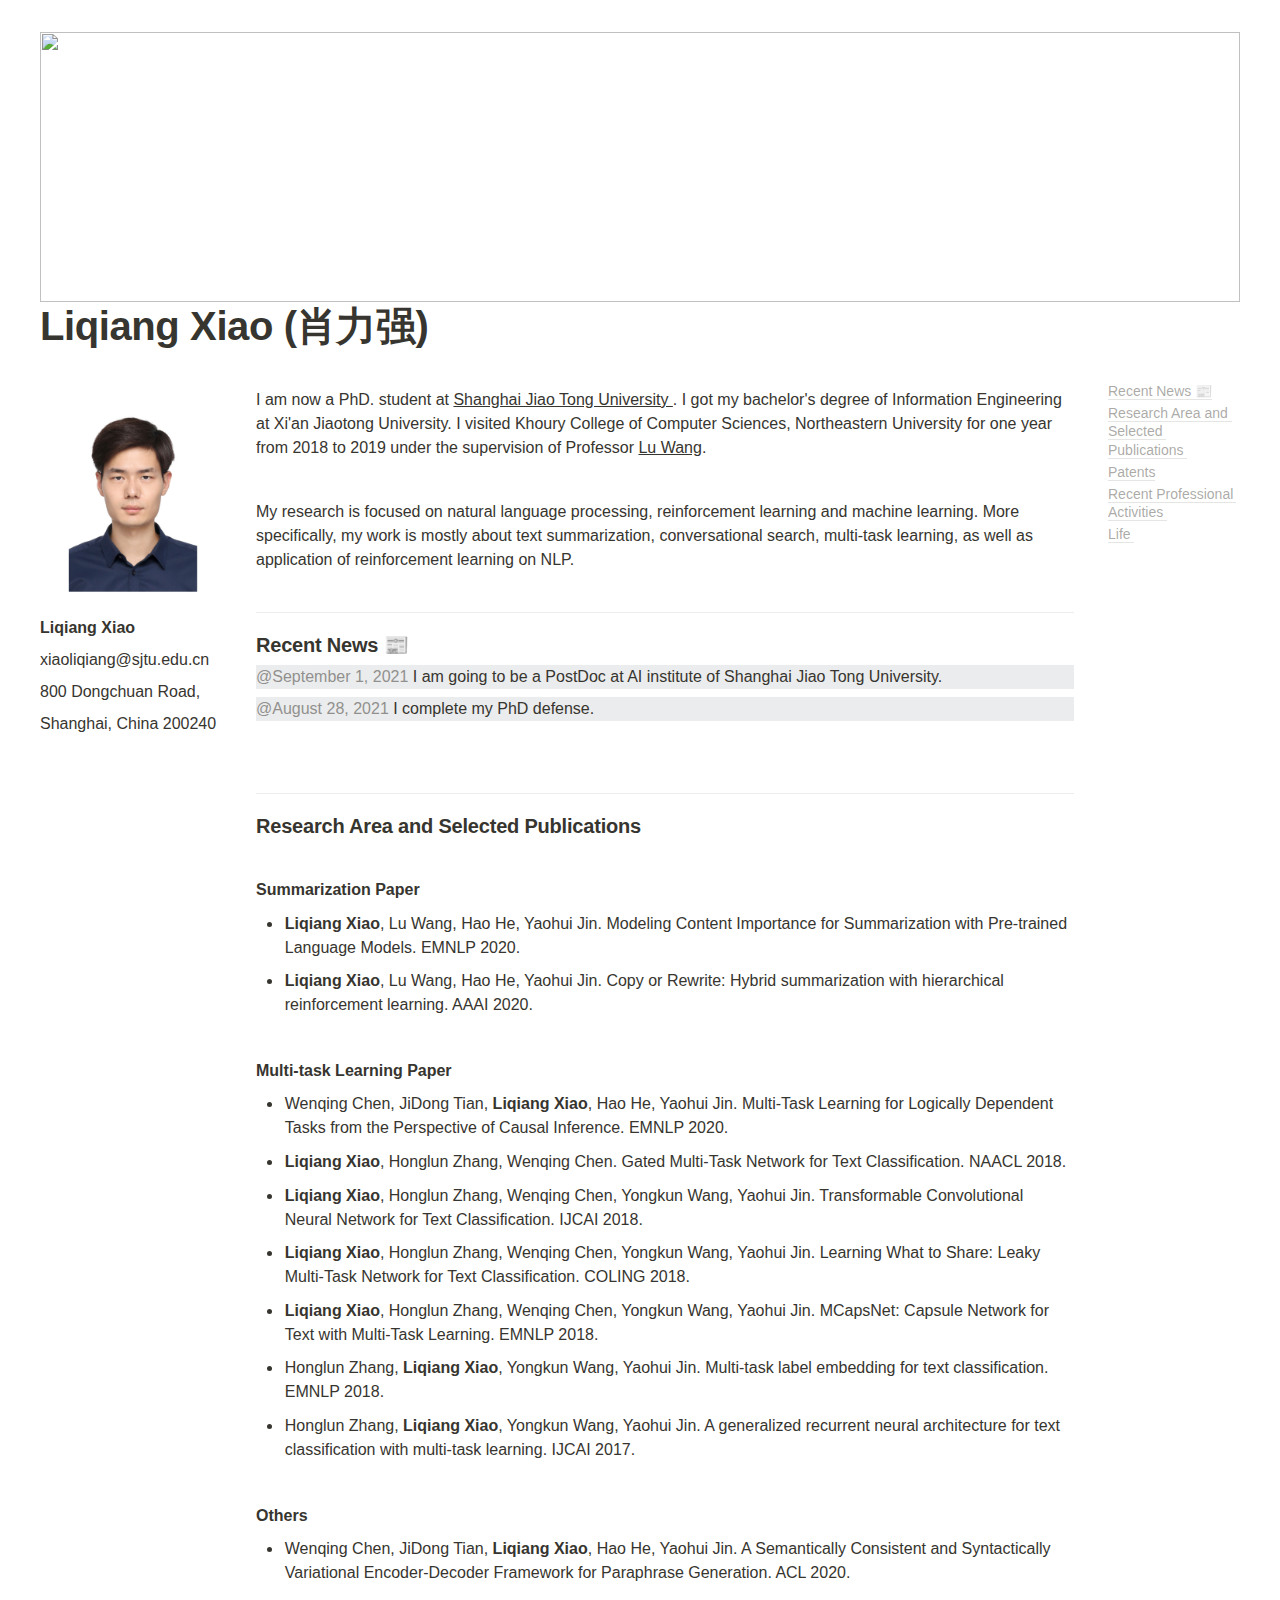
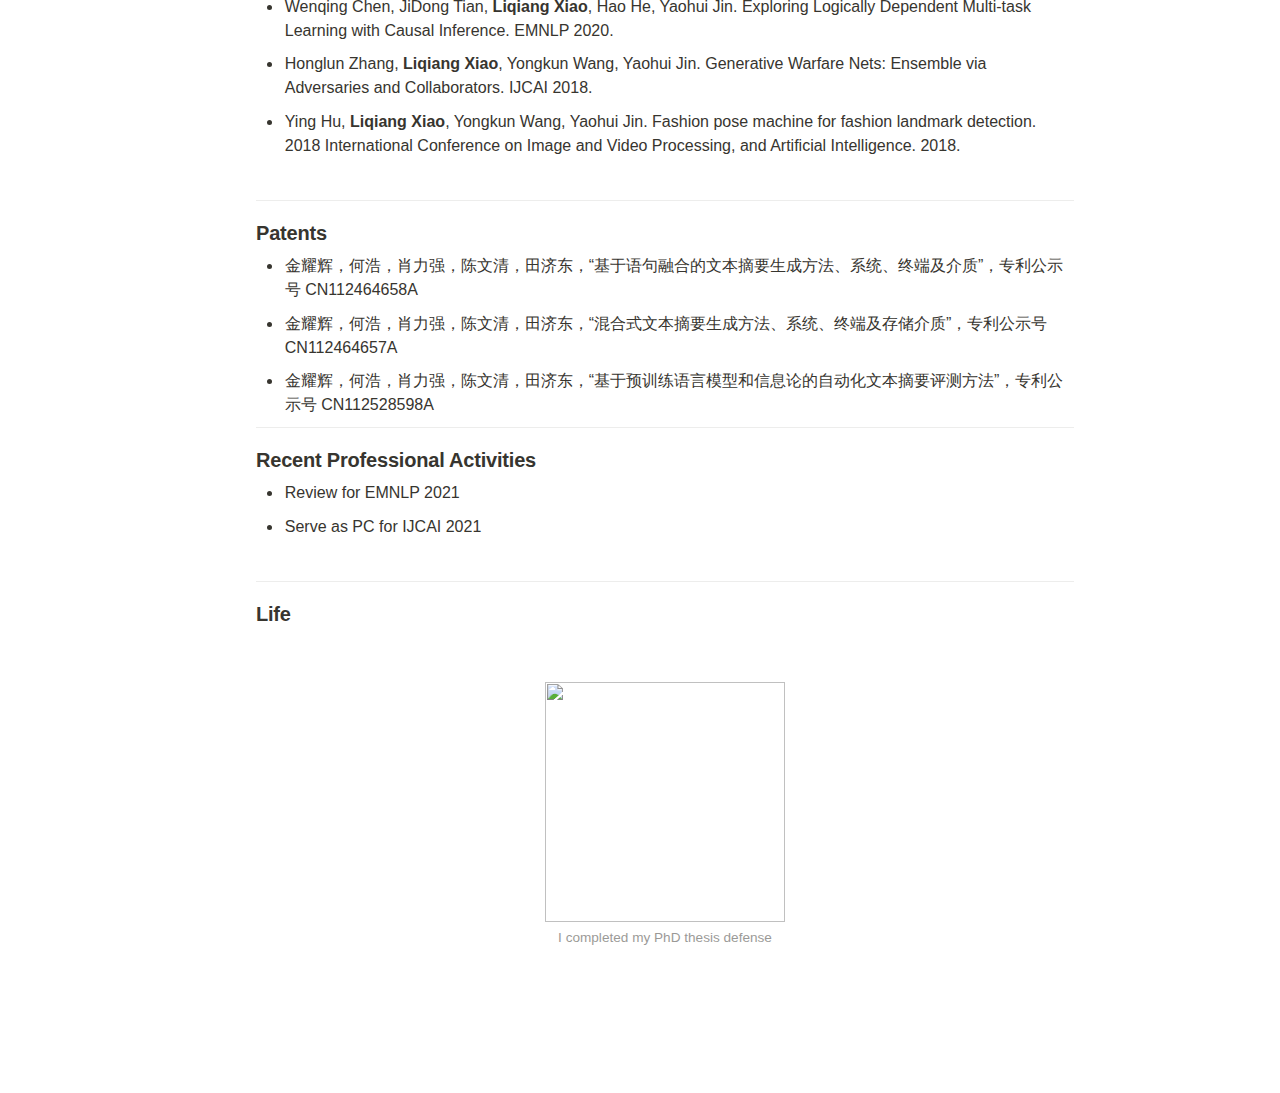
==== commit 95c8e7f7: "Update index.html" ====
--- a/index.html
+++ b/index.html
@@ -17,7 +17,7 @@
 @media only screen {
 	body {
 		margin: 2em auto;
-		max-width: 900px;
+		max-width: 1200px;
 		color: rgb(55, 53, 47);
 	}
 }
@@ -657,4 +657,4 @@
 </p><figure id="4c899082-b832-4e3e-ab6a-c6ad877f40eb" class="image"><a href="Liqiang%20Xiao%20(%E8%82%96%E5%8A%9B%E5%BC%BA)%20ca74f7a379514a1985d35ba185ba2386/511629949544_.pic_hd.jpg"><img style="width:240px" src="Liqiang%20Xiao%20(%E8%82%96%E5%8A%9B%E5%BC%BA)%20ca74f7a379514a1985d35ba185ba2386/511629949544_.pic_hd.jpg"/></a><figcaption>I completed my PhD thesis defense</figcaption></figure><p id="e456d0dc-d884-4bed-a523-224e52e5bee8" class="">
 </p><p id="e695a1b9-5ef3-49f5-9fff-1b11f91476a9" class="">
 </p></div><div id="5e6df285-c6c5-49e4-8c34-db1708a94e56" style="width:12.500000000000005%" class="column"><nav id="c99d0bcd-f6fd-41ea-8233-da9f979e8000" class="block-color-gray table_of_contents"><div class="table_of_contents-item table_of_contents-indent-0"><a class="table_of_contents-link" href="#90abda71-6600-4354-b58b-2df9e7e813f5">Recent News 📰</a></div><div class="table_of_contents-item table_of_contents-indent-0"><a class="table_of_contents-link" href="#c1a36115-27e9-498b-baf8-5c0477c3001f">Research Area and Selected Publications </a></div><div class="table_of_contents-item table_of_contents-indent-0"><a class="table_of_contents-link" href="#bc20d053-8d55-4a29-8bd2-16ce8e3c9d8b">Patents</a></div><div class="table_of_contents-item table_of_contents-indent-0"><a class="table_of_contents-link" href="#22f681a7-7f37-43cf-831d-b830e570f0cd">Recent Professional Activities </a></div><div class="table_of_contents-item table_of_contents-indent-0"><a class="table_of_contents-link" href="#498d1bb5-8b06-4c03-b54f-da8d16c2bb4c">Life </a></div></nav><p id="06af575a-0efd-4654-86bc-d435c85d7c2e" class="">
-</p></div></div></div></article></body></html>+</p></div></div></div></article></body></html>
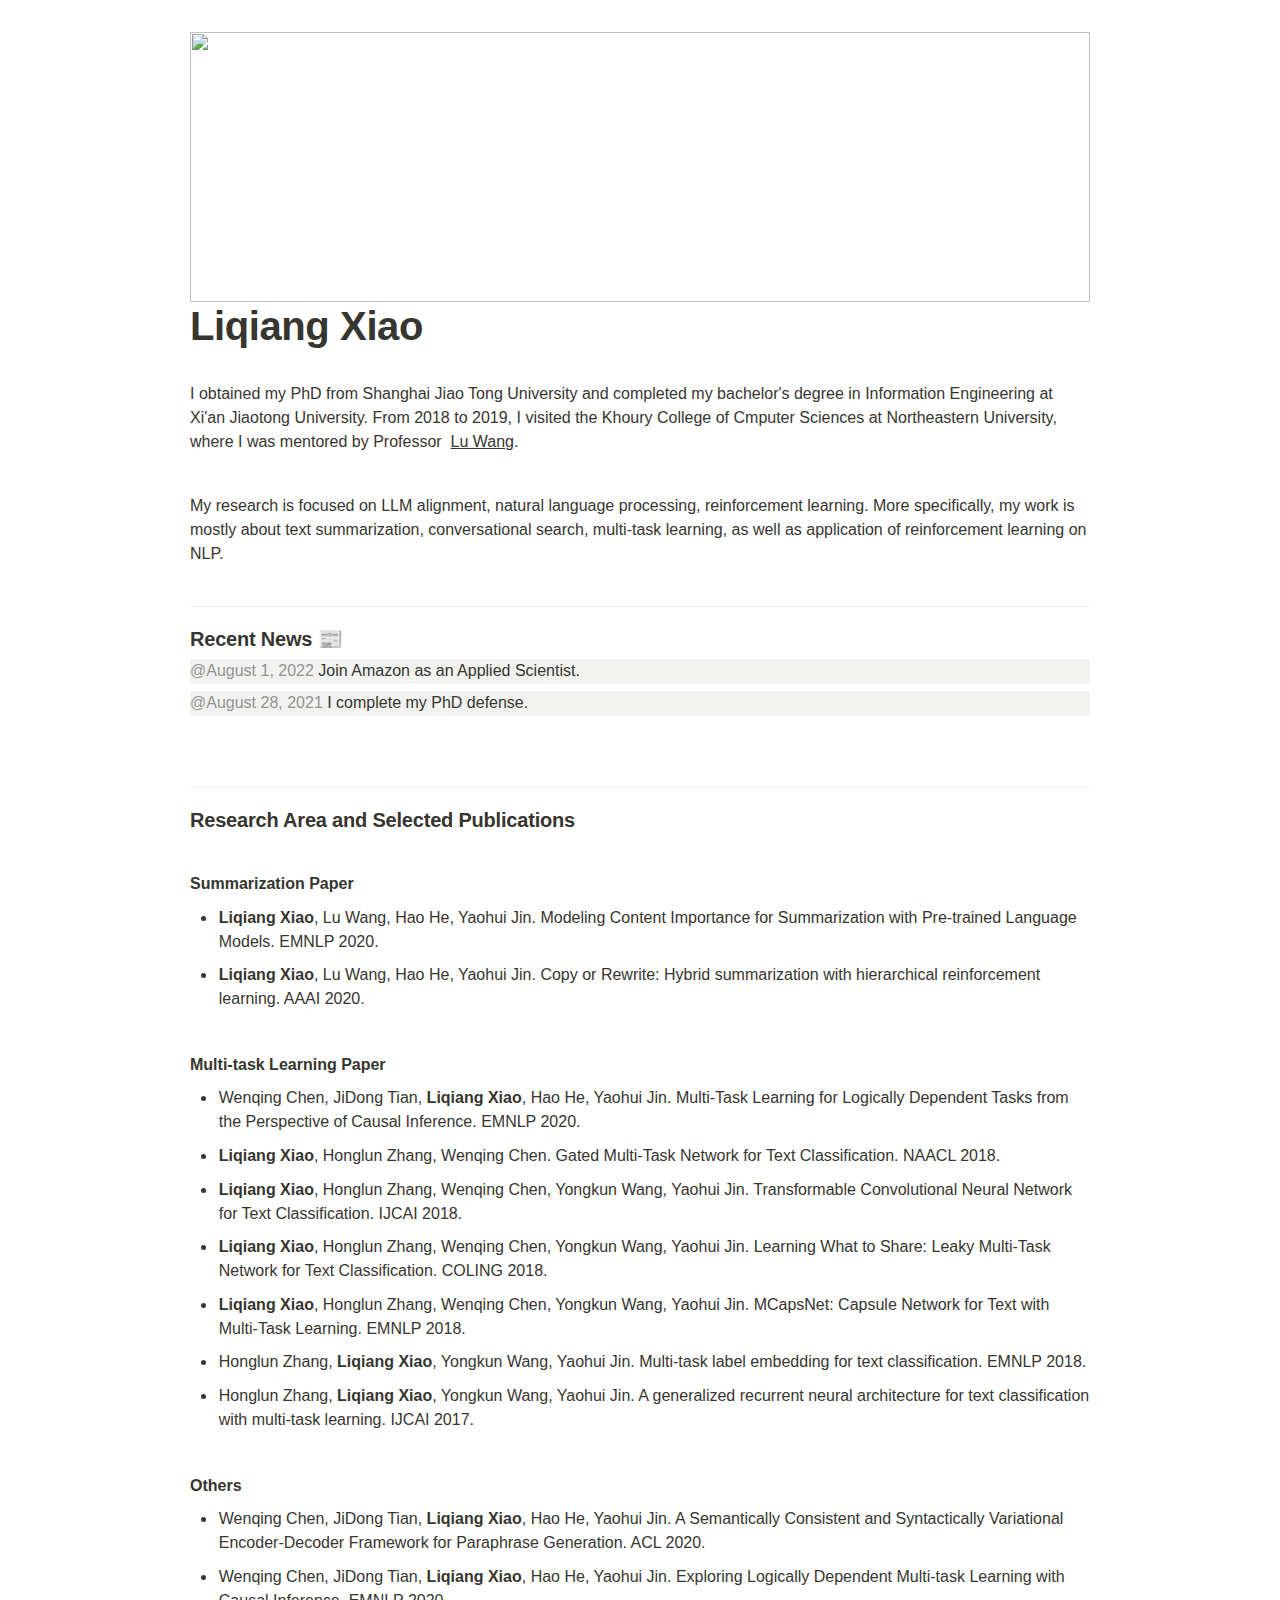
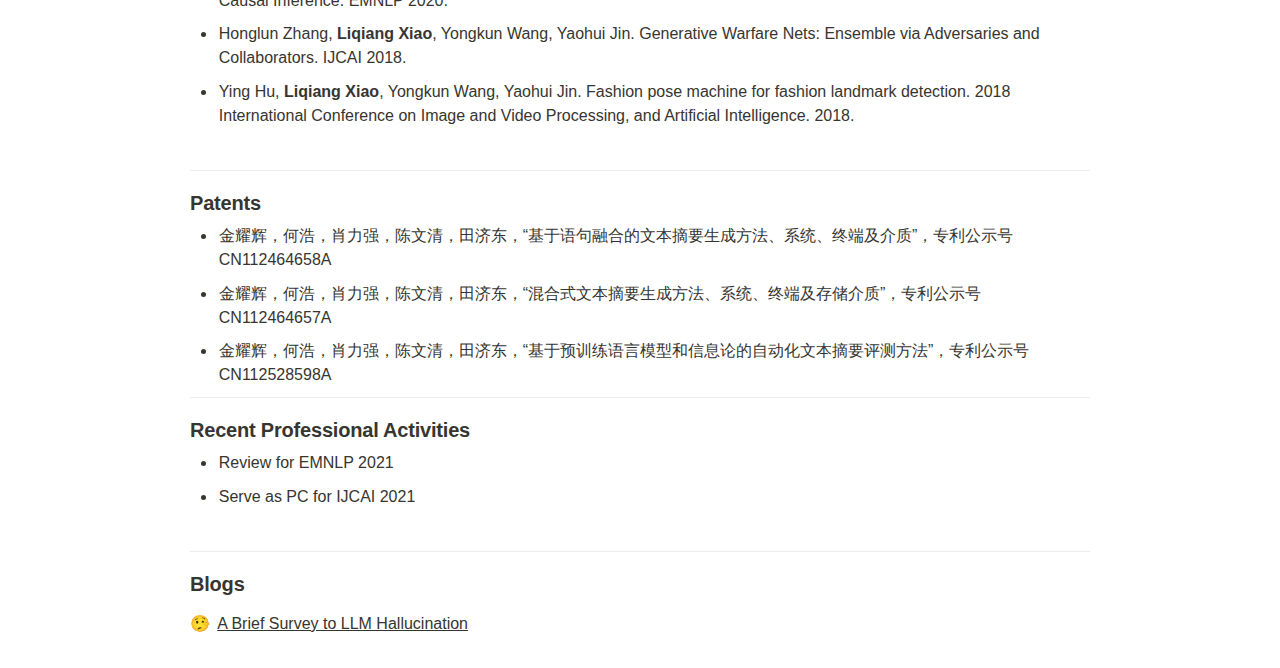
==== commit c844d5ff: "refresh" ====
--- a/index.html
+++ b/index.html
@@ -1,4 +1,4 @@
-<html><head><meta http-equiv="Content-Type" content="text/html; charset=utf-8"/><title>Liqiang Xiao (肖力强)</title><style>
+<html><head><meta http-equiv="Content-Type" content="text/html; charset=utf-8"/><title>Liqiang Xiao</title><style>
 /* cspell:disable-file */
 /* webkit printing magic: print all background colors */
 html {
@@ -17,7 +17,7 @@
 @media only screen {
 	body {
 		margin: 2em auto;
-		max-width: 1200px;
+		max-width: 900px;
 		color: rgb(55, 53, 47);
 	}
 }
@@ -213,7 +213,7 @@
 }
 
 ul.to-do-list {
-	text-indent: -1.7em;
+	padding-inline-start: 0;
 }
 
 ul.to-do-list > li {
@@ -283,6 +283,33 @@
 	margin-right: 1em;
 }
 
+.page-description {
+	margin-bottom: 2em;
+}
+
+.simple-table {
+	margin-top: 1em;
+	font-size: 0.875rem;
+	empty-cells: show;
+}
+.simple-table td {
+	height: 29px;
+	min-width: 120px;
+}
+
+.simple-table th {
+	height: 29px;
+	min-width: 120px;
+}
+
+.simple-table-header-color {
+	background: rgb(247, 246, 243);
+	color: black;
+}
+.simple-table-header {
+	font-weight: 500;
+}
+
 time {
 	opacity: 0.5;
 }
@@ -320,7 +347,7 @@
 	display: block;
 	object-fit: cover;
 	width: 100%;
-	height: 30vh;
+	max-height: 30vh;
 }
 
 .page-header-icon {
@@ -461,14 +488,14 @@
 	margin-top: 0.25em;
 }
 
-.sans { font-family: ui-sans-serif, -apple-system, BlinkMacSystemFont, "Segoe UI", Helvetica, "Apple Color Emoji", Arial, sans-serif, "Segoe UI Emoji", "Segoe UI Symbol"; }
+.sans { font-family: ui-sans-serif, -apple-system, BlinkMacSystemFont, "Segoe UI Variable Display", "Segoe UI", Helvetica, "Apple Color Emoji", Arial, sans-serif, "Segoe UI Emoji", "Segoe UI Symbol"; }
 .code { font-family: "SFMono-Regular", Menlo, Consolas, "PT Mono", "Liberation Mono", Courier, monospace; }
 .serif { font-family: Lyon-Text, Georgia, ui-serif, serif; }
 .mono { font-family: iawriter-mono, Nitti, Menlo, Courier, monospace; }
-.pdf .sans { font-family: Inter, ui-sans-serif, -apple-system, BlinkMacSystemFont, "Segoe UI", Helvetica, "Apple Color Emoji", Arial, sans-serif, "Segoe UI Emoji", "Segoe UI Symbol", 'Twemoji', 'Noto Color Emoji', 'Noto Sans CJK JP'; }
-.pdf:lang(zh-CN) .sans { font-family: Inter, ui-sans-serif, -apple-system, BlinkMacSystemFont, "Segoe UI", Helvetica, "Apple Color Emoji", Arial, sans-serif, "Segoe UI Emoji", "Segoe UI Symbol", 'Twemoji', 'Noto Color Emoji', 'Noto Sans CJK SC'; }
-.pdf:lang(zh-TW) .sans { font-family: Inter, ui-sans-serif, -apple-system, BlinkMacSystemFont, "Segoe UI", Helvetica, "Apple Color Emoji", Arial, sans-serif, "Segoe UI Emoji", "Segoe UI Symbol", 'Twemoji', 'Noto Color Emoji', 'Noto Sans CJK TC'; }
-.pdf:lang(ko-KR) .sans { font-family: Inter, ui-sans-serif, -apple-system, BlinkMacSystemFont, "Segoe UI", Helvetica, "Apple Color Emoji", Arial, sans-serif, "Segoe UI Emoji", "Segoe UI Symbol", 'Twemoji', 'Noto Color Emoji', 'Noto Sans CJK KR'; }
+.pdf .sans { font-family: Inter, ui-sans-serif, -apple-system, BlinkMacSystemFont, "Segoe UI Variable Display", "Segoe UI", Helvetica, "Apple Color Emoji", Arial, sans-serif, "Segoe UI Emoji", "Segoe UI Symbol", 'Twemoji', 'Noto Color Emoji', 'Noto Sans CJK JP'; }
+.pdf:lang(zh-CN) .sans { font-family: Inter, ui-sans-serif, -apple-system, BlinkMacSystemFont, "Segoe UI Variable Display", "Segoe UI", Helvetica, "Apple Color Emoji", Arial, sans-serif, "Segoe UI Emoji", "Segoe UI Symbol", 'Twemoji', 'Noto Color Emoji', 'Noto Sans CJK SC'; }
+.pdf:lang(zh-TW) .sans { font-family: Inter, ui-sans-serif, -apple-system, BlinkMacSystemFont, "Segoe UI Variable Display", "Segoe UI", Helvetica, "Apple Color Emoji", Arial, sans-serif, "Segoe UI Emoji", "Segoe UI Symbol", 'Twemoji', 'Noto Color Emoji', 'Noto Sans CJK TC'; }
+.pdf:lang(ko-KR) .sans { font-family: Inter, ui-sans-serif, -apple-system, BlinkMacSystemFont, "Segoe UI Variable Display", "Segoe UI", Helvetica, "Apple Color Emoji", Arial, sans-serif, "Segoe UI Emoji", "Segoe UI Symbol", 'Twemoji', 'Noto Color Emoji', 'Noto Sans CJK KR'; }
 .pdf .code { font-family: Source Code Pro, "SFMono-Regular", Menlo, Consolas, "PT Mono", "Liberation Mono", Courier, monospace, 'Twemoji', 'Noto Color Emoji', 'Noto Sans Mono CJK JP'; }
 .pdf:lang(zh-CN) .code { font-family: Source Code Pro, "SFMono-Regular", Menlo, Consolas, "PT Mono", "Liberation Mono", Courier, monospace, 'Twemoji', 'Noto Color Emoji', 'Noto Sans Mono CJK SC'; }
 .pdf:lang(zh-TW) .code { font-family: Source Code Pro, "SFMono-Regular", Menlo, Consolas, "PT Mono", "Liberation Mono", Courier, monospace, 'Twemoji', 'Noto Color Emoji', 'Noto Sans Mono CJK TC'; }
@@ -482,138 +509,159 @@
 .pdf:lang(zh-TW) .mono { font-family: PT Mono, iawriter-mono, Nitti, Menlo, Courier, monospace, 'Twemoji', 'Noto Color Emoji', 'Noto Sans Mono CJK TC'; }
 .pdf:lang(ko-KR) .mono { font-family: PT Mono, iawriter-mono, Nitti, Menlo, Courier, monospace, 'Twemoji', 'Noto Color Emoji', 'Noto Sans Mono CJK KR'; }
 .highlight-default {
+	color: rgba(55, 53, 47, 1);
 }
 .highlight-gray {
-	color: rgb(155,154,151);
+	color: rgba(120, 119, 116, 1);
+	fill: rgba(120, 119, 116, 1);
 }
 .highlight-brown {
-	color: rgb(100,71,58);
+	color: rgba(159, 107, 83, 1);
+	fill: rgba(159, 107, 83, 1);
 }
 .highlight-orange {
-	color: rgb(217,115,13);
+	color: rgba(217, 115, 13, 1);
+	fill: rgba(217, 115, 13, 1);
 }
 .highlight-yellow {
-	color: rgb(223,171,1);
+	color: rgba(203, 145, 47, 1);
+	fill: rgba(203, 145, 47, 1);
 }
 .highlight-teal {
-	color: rgb(15,123,108);
+	color: rgba(68, 131, 97, 1);
+	fill: rgba(68, 131, 97, 1);
 }
 .highlight-blue {
-	color: rgb(11,110,153);
+	color: rgba(51, 126, 169, 1);
+	fill: rgba(51, 126, 169, 1);
 }
 .highlight-purple {
-	color: rgb(105,64,165);
+	color: rgba(144, 101, 176, 1);
+	fill: rgba(144, 101, 176, 1);
 }
 .highlight-pink {
-	color: rgb(173,26,114);
+	color: rgba(193, 76, 138, 1);
+	fill: rgba(193, 76, 138, 1);
 }
 .highlight-red {
-	color: rgb(224,62,62);
+	color: rgba(212, 76, 71, 1);
+	fill: rgba(212, 76, 71, 1);
+}
+.highlight-default_background {
+	color: rgba(55, 53, 47, 1);
 }
 .highlight-gray_background {
-	background: rgb(235,236,237);
+	background: rgba(241, 241, 239, 1);
 }
 .highlight-brown_background {
-	background: rgb(233,229,227);
+	background: rgba(244, 238, 238, 1);
 }
 .highlight-orange_background {
-	background: rgb(250,235,221);
+	background: rgba(251, 236, 221, 1);
 }
 .highlight-yellow_background {
-	background: rgb(251,243,219);
+	background: rgba(251, 243, 219, 1);
 }
 .highlight-teal_background {
-	background: rgb(221,237,234);
+	background: rgba(237, 243, 236, 1);
 }
 .highlight-blue_background {
-	background: rgb(221,235,241);
+	background: rgba(231, 243, 248, 1);
 }
 .highlight-purple_background {
-	background: rgb(234,228,242);
+	background: rgba(244, 240, 247, 0.8);
 }
 .highlight-pink_background {
-	background: rgb(244,223,235);
+	background: rgba(249, 238, 243, 0.8);
 }
 .highlight-red_background {
-	background: rgb(251,228,228);
+	background: rgba(253, 235, 236, 1);
 }
 .block-color-default {
 	color: inherit;
 	fill: inherit;
 }
 .block-color-gray {
-	color: rgba(55, 53, 47, 0.6);
-	fill: rgba(55, 53, 47, 0.6);
+	color: rgba(120, 119, 116, 1);
+	fill: rgba(120, 119, 116, 1);
 }
 .block-color-brown {
-	color: rgb(100,71,58);
-	fill: rgb(100,71,58);
+	color: rgba(159, 107, 83, 1);
+	fill: rgba(159, 107, 83, 1);
 }
 .block-color-orange {
-	color: rgb(217,115,13);
-	fill: rgb(217,115,13);
+	color: rgba(217, 115, 13, 1);
+	fill: rgba(217, 115, 13, 1);
 }
 .block-color-yellow {
-	color: rgb(223,171,1);
-	fill: rgb(223,171,1);
+	color: rgba(203, 145, 47, 1);
+	fill: rgba(203, 145, 47, 1);
 }
 .block-color-teal {
-	color: rgb(15,123,108);
-	fill: rgb(15,123,108);
+	color: rgba(68, 131, 97, 1);
+	fill: rgba(68, 131, 97, 1);
 }
 .block-color-blue {
-	color: rgb(11,110,153);
-	fill: rgb(11,110,153);
+	color: rgba(51, 126, 169, 1);
+	fill: rgba(51, 126, 169, 1);
 }
 .block-color-purple {
-	color: rgb(105,64,165);
-	fill: rgb(105,64,165);
+	color: rgba(144, 101, 176, 1);
+	fill: rgba(144, 101, 176, 1);
 }
 .block-color-pink {
-	color: rgb(173,26,114);
-	fill: rgb(173,26,114);
+	color: rgba(193, 76, 138, 1);
+	fill: rgba(193, 76, 138, 1);
 }
 .block-color-red {
-	color: rgb(224,62,62);
-	fill: rgb(224,62,62);
+	color: rgba(212, 76, 71, 1);
+	fill: rgba(212, 76, 71, 1);
+}
+.block-color-default_background {
+	color: inherit;
+	fill: inherit;
 }
 .block-color-gray_background {
-	background: rgb(235,236,237);
+	background: rgba(241, 241, 239, 1);
 }
 .block-color-brown_background {
-	background: rgb(233,229,227);
+	background: rgba(244, 238, 238, 1);
 }
 .block-color-orange_background {
-	background: rgb(250,235,221);
+	background: rgba(251, 236, 221, 1);
 }
 .block-color-yellow_background {
-	background: rgb(251,243,219);
+	background: rgba(251, 243, 219, 1);
 }
 .block-color-teal_background {
-	background: rgb(221,237,234);
+	background: rgba(237, 243, 236, 1);
 }
 .block-color-blue_background {
-	background: rgb(221,235,241);
+	background: rgba(231, 243, 248, 1);
 }
 .block-color-purple_background {
-	background: rgb(234,228,242);
+	background: rgba(244, 240, 247, 0.8);
 }
 .block-color-pink_background {
-	background: rgb(244,223,235);
+	background: rgba(249, 238, 243, 0.8);
 }
 .block-color-red_background {
-	background: rgb(251,228,228);
-}
-.select-value-color-default { background-color: rgba(206,205,202,0.5); }
-.select-value-color-gray { background-color: rgba(155,154,151, 0.4); }
-.select-value-color-brown { background-color: rgba(140,46,0,0.2); }
-.select-value-color-orange { background-color: rgba(245,93,0,0.2); }
-.select-value-color-yellow { background-color: rgba(233,168,0,0.2); }
-.select-value-color-green { background-color: rgba(0,135,107,0.2); }
-.select-value-color-blue { background-color: rgba(0,120,223,0.2); }
-.select-value-color-purple { background-color: rgba(103,36,222,0.2); }
-.select-value-color-pink { background-color: rgba(221,0,129,0.2); }
-.select-value-color-red { background-color: rgba(255,0,26,0.2); }
+	background: rgba(253, 235, 236, 1);
+}
+.select-value-color-uiBlue { background-color: rgba(35, 131, 226, .07); }
+.select-value-color-pink { background-color: rgba(245, 224, 233, 1); }
+.select-value-color-purple { background-color: rgba(232, 222, 238, 1); }
+.select-value-color-green { background-color: rgba(219, 237, 219, 1); }
+.select-value-color-gray { background-color: rgba(227, 226, 224, 1); }
+.select-value-color-transparentGray { background-color: rgba(227, 226, 224, 0); }
+.select-value-color-translucentGray { background-color: rgba(0, 0, 0, 0.06); }
+.select-value-color-orange { background-color: rgba(250, 222, 201, 1); }
+.select-value-color-brown { background-color: rgba(238, 224, 218, 1); }
+.select-value-color-red { background-color: rgba(255, 226, 221, 1); }
+.select-value-color-yellow { background-color: rgba(253, 236, 200, 1); }
+.select-value-color-blue { background-color: rgba(211, 229, 239, 1); }
+.select-value-color-pageGlass { background-color: undefined; }
+.select-value-color-washGlass { background-color: undefined; }
 
 .checkbox {
 	display: inline-flex;
@@ -633,28 +681,13 @@
 	background-image: url("data:image/svg+xml;charset=UTF-8,%3Csvg%20width%3D%2216%22%20height%3D%2216%22%20viewBox%3D%220%200%2016%2016%22%20fill%3D%22none%22%20xmlns%3D%22http%3A%2F%2Fwww.w3.org%2F2000%2Fsvg%22%3E%0A%3Crect%20x%3D%220.75%22%20y%3D%220.75%22%20width%3D%2214.5%22%20height%3D%2214.5%22%20fill%3D%22white%22%20stroke%3D%22%2336352F%22%20stroke-width%3D%221.5%22%2F%3E%0A%3C%2Fsvg%3E");
 }
 	
-</style></head><body><article id="17efc766-622e-44f5-b740-29eb602eb849" class="page sans"><header><img class="page-cover-image" src="https://images.unsplash.com/photo-1550399105-c4db5fb85c18?ixlib=rb-1.2.1&amp;q=85&amp;fm=jpg&amp;crop=entropy&amp;cs=srgb" style="object-position:center 50%"/><h1 class="page-title">Liqiang Xiao (肖力强)</h1></header><div class="page-body"><div id="98fc15e0-2699-4e77-bc5f-5eaa3d759b40" class="column-list"><div id="7dfa09b3-34ed-45fe-9cab-1bb27f85493e" style="width:16.666666666666664%" class="column"><figure id="ca74f7a3-7951-4a19-85d3-5ba185ba2386" class="image"><a href="Liqiang%20Xiao%20(%E8%82%96%E5%8A%9B%E5%BC%BA)%20ca74f7a379514a1985d35ba185ba2386/2%E5%AF%B88098.jpg"><img style="width:192px" src="Liqiang%20Xiao%20(%E8%82%96%E5%8A%9B%E5%BC%BA)%20ca74f7a379514a1985d35ba185ba2386/2%E5%AF%B88098.jpg"/></a></figure><p id="2209d384-11f3-4378-a091-3fe9faa3c2d5" class=""><strong>Liqiang Xiao </strong></p><p id="e8b34870-1474-4bd4-81d9-af64e658f3b5" class="">xiaoliqiang@sjtu.edu.cn</p><p id="021d58e9-2751-4cc9-8eff-3e3658863846" class="">800 Dongchuan Road, </p><p id="93a1b640-b63a-44cc-ba79-a4db921ae76f" class="">Shanghai, China 200240</p><p id="e22d0f7f-d874-44c5-9569-84fdd26ecb48" class="">
-</p><p id="a52a2d69-4f18-425f-8751-9b82739ad8f2" class="">
-</p><p id="b852d1af-175e-45cd-88ea-a26528505a85" class="">
-</p><p id="b967f21c-b566-4e3d-8380-5402a1cd171f" class="">
-</p><p id="67a3826d-9d3c-4a52-aa11-91b8a8a0449a" class="">
-</p><p id="d6b22b42-e338-4931-ac01-f92b4ab3f533" class="">
-</p><p id="21a9f1b0-796c-43f0-b73b-e234c5110d32" class="">
-</p><p id="35dc8ccb-ce86-4328-8f37-4c47f8315c75" class="">
-</p><p id="116c3d6f-25f0-438c-93fb-7acb32461328" class="">
-</p><p id="c0d50469-6bc5-4a74-91fe-5328155586d8" class="">
-</p><p id="809a6853-6750-4983-beb2-848a095ef7e7" class="">
-</p></div><div id="c71cee6c-8c19-4220-9bc3-e0c197c88adb" style="width:70.83333333333333%" class="column"><p id="915a2509-d1f5-4fc5-a08f-049a6fcf6cb4" class="">I am now a PhD. student at <a href="https://www.sjtu.edu.cn/">Shanghai Jiao Tong University </a>. I got my bachelor&#x27;s degree of Information Engineering at Xi&#x27;an Jiaotong University. I visited Khoury College of Computer Sciences, Northeastern University for one year from 2018 to 2019 under the supervision of Professor <a href="https://web.eecs.umich.edu/~wangluxy/">Lu Wang</a>. </p><p id="5e022759-41ca-4a5a-8661-b022258eb14b" class="">
-</p><p id="0fb6ae90-0818-4b22-9b66-db6f3f91a252" class="">My research is focused on natural language processing, reinforcement learning and machine learning. More specifically, my work is mostly about text summarization, conversational search, multi-task learning, as well as application of reinforcement learning on NLP.  </p><p id="984e3510-a534-4655-8bf0-43fad80ad4fa" class="">
-</p><hr id="82234b11-4d9c-418b-9178-3648701c681a"/><h3 id="90abda71-6600-4354-b58b-2df9e7e813f5" class="">Recent News 📰</h3><p id="5fe685cc-b039-406e-b12b-af44513b276d" class="block-color-gray_background"><time>@September 1, 2021</time> I am going to be a PostDoc at AI institute of Shanghai Jiao Tong University. </p><p id="21aa77a1-ca7a-48db-b2b1-ac5c4b13d693" class="block-color-gray_background"><time>@August 28, 2021</time> I complete my PhD defense. </p><p id="582191f7-253a-4d44-b5ef-5e3c15054db0" class="">
-</p><p id="8922d528-3f1d-4540-b7cf-61b783992d80" class="">
-</p><hr id="b9bcff95-51e4-4913-8fb9-740bb58c8ce5"/><h3 id="c1a36115-27e9-498b-baf8-5c0477c3001f" class="">Research Area and Selected Publications </h3><p id="97aa3d75-fcb3-4e3e-8e52-3840949d5473" class="">
-</p><p id="4edb9751-2e2e-469a-83e3-a05f7a81ce25" class=""><strong>Summarization Paper </strong></p><ul id="48b2df32-d8ef-412d-ae8f-01713a7a0162" class="bulleted-list"><li><strong>Liqiang Xiao</strong>, Lu Wang, Hao He, Yaohui Jin. Modeling Content Importance for Summarization with Pre-trained Language Models. EMNLP 2020.</li></ul><ul id="1a702b17-a7fe-41d8-9b5e-f5fa08e6c305" class="bulleted-list"><li><strong>Liqiang Xiao</strong>, Lu Wang, Hao He, Yaohui Jin. Copy or Rewrite: Hybrid summarization with hierarchical reinforcement learning. AAAI 2020. </li></ul><p id="cec1092c-7102-4059-acf3-1cccb11af949" class="">
-</p><p id="95eebf5c-f6ac-4f4e-846d-01896b3f91b4" class=""><strong>Multi-task Learning Paper </strong></p><ul id="9cc7a1ad-242f-40d3-83d9-5e88cdb3cdc0" class="bulleted-list"><li>Wenqing Chen, JiDong Tian,<strong> Liqiang Xiao</strong>, Hao He, Yaohui Jin. Multi-Task Learning for Logically Dependent Tasks from the Perspective of Causal Inference. EMNLP 2020. </li></ul><ul id="039e33f1-397e-42bb-b9ba-26ed82e96d4a" class="bulleted-list"><li><strong>Liqiang Xiao</strong>, Honglun Zhang, Wenqing Chen. Gated Multi-Task Network for Text Classification. NAACL 2018.</li></ul><ul id="1ceec1a9-f6bf-4488-b540-434b299cd8ff" class="bulleted-list"><li><strong>Liqiang Xiao</strong>, Honglun Zhang, Wenqing Chen, Yongkun Wang, Yaohui Jin. Transformable Convolutional Neural Network for Text Classification. IJCAI 2018.</li></ul><ul id="ef168637-171c-402d-a6c0-31d30c0044f4" class="bulleted-list"><li><strong>Liqiang Xiao</strong>, Honglun Zhang, Wenqing Chen, Yongkun Wang, Yaohui Jin. Learning What to Share: Leaky Multi-Task Network for Text Classification. COLING 2018.</li></ul><ul id="16a83dff-f1bf-4654-987e-ef5f4910f336" class="bulleted-list"><li><strong>Liqiang Xiao</strong>, Honglun Zhang, Wenqing Chen, Yongkun Wang, Yaohui Jin. MCapsNet: Capsule Network for Text with Multi-Task Learning. EMNLP 2018.</li></ul><ul id="cce5dabc-a1e6-4f15-aa2d-46a360a379df" class="bulleted-list"><li>Honglun Zhang, <strong>Liqiang Xiao</strong>, Yongkun Wang, Yaohui Jin. Multi-task label embedding for text classification. EMNLP 2018.</li></ul><ul id="8d5b456a-0b76-4a58-bf88-ee3693f1fcda" class="bulleted-list"><li>Honglun Zhang, <strong>Liqiang Xiao</strong>, Yongkun Wang, Yaohui Jin. A generalized recurrent neural architecture for text classification with multi-task learning. IJCAI 2017. </li></ul><p id="f032a64a-447a-4662-841b-2084bb00c5b7" class="">
-</p><p id="aff3d149-63c2-4e60-b7e7-25047f4843dc" class=""><strong>Others</strong></p><ul id="3c8ab00a-4b31-41b6-9a7b-49e7afcd280f" class="bulleted-list"><li>Wenqing Chen, JiDong Tian,<strong> Liqiang Xiao</strong>, Hao He, Yaohui Jin. A Semantically Consistent and Syntactically Variational Encoder-Decoder Framework for Paraphrase Generation. ACL 2020. </li></ul><ul id="2c5290f7-b5ce-4d4c-991d-e1cfa36409fa" class="bulleted-list"><li>Wenqing Chen, JiDong Tian,<strong> Liqiang Xiao</strong>, Hao He, Yaohui Jin. Exploring Logically Dependent Multi-task Learning with Causal Inference. EMNLP 2020. </li></ul><ul id="a46161d7-934c-4efc-ad63-e50d67bf4daa" class="bulleted-list"><li>Honglun Zhang, <strong>Liqiang Xiao</strong>, Yongkun Wang, Yaohui Jin. Generative Warfare Nets: Ensemble via Adversaries and Collaborators. IJCAI 2018. </li></ul><ul id="93ce1279-fc54-4c42-a57f-ccb7bc996a30" class="bulleted-list"><li>Ying Hu, <strong>Liqiang Xiao</strong>, Yongkun Wang, Yaohui Jin. Fashion pose machine for fashion landmark detection. 2018 International Conference on Image and Video Processing, and Artificial Intelligence. 2018.</li></ul><p id="0a9591b0-e16b-4e8d-a06a-8f01e70a88a1" class="">
-</p><hr id="472ad5ab-52cd-4979-b2dd-d8d7c1009e8b"/><h3 id="bc20d053-8d55-4a29-8bd2-16ce8e3c9d8b" class="">Patents</h3><ul id="3bbcdbc9-3ef7-43c6-8857-b8fb749ef660" class="bulleted-list"><li>金耀辉，何浩，肖力强，陈文清，田济东，“基于语句融合的文本摘要生成方法、系统、终端及介质”，专利公示号 CN112464658A</li></ul><ul id="300a3b2c-8658-4fd9-86c5-36cd050c90df" class="bulleted-list"><li>金耀辉，何浩，肖力强，陈文清，田济东，“混合式文本摘要生成方法、系统、终端及存储介质”，专利公示号 CN112464657A</li></ul><ul id="1726790f-0815-4f0d-8122-ffe2e50b57bf" class="bulleted-list"><li>金耀辉，何浩，肖力强，陈文清，田济东，“基于预训练语言模型和信息论的自动化文本摘要评测方法”，专利公示号 CN112528598A</li></ul><hr id="2c86566f-4eea-4e5f-91cb-8781ddb0f9ae"/><h3 id="22f681a7-7f37-43cf-831d-b830e570f0cd" class="">Recent Professional Activities </h3><ul id="6bae671c-9e89-48d9-a02e-8f63aa3791a6" class="bulleted-list"><li>Review for EMNLP 2021</li></ul><ul id="da320009-5819-4b97-a0b2-1af9bf44d7bc" class="bulleted-list"><li>Serve as PC for IJCAI 2021 </li></ul><p id="0a887870-7c19-44ab-8dd2-6a1e3d6aff7f" class="">
-</p><hr id="2c0a9b7b-b4c1-46eb-a872-f5b73c10c1af"/><h3 id="498d1bb5-8b06-4c03-b54f-da8d16c2bb4c" class="">Life </h3><p id="6990b9f5-eeaf-4170-848f-5e632d174708" class="">
-</p><figure id="4c899082-b832-4e3e-ab6a-c6ad877f40eb" class="image"><a href="Liqiang%20Xiao%20(%E8%82%96%E5%8A%9B%E5%BC%BA)%20ca74f7a379514a1985d35ba185ba2386/511629949544_.pic_hd.jpg"><img style="width:240px" src="Liqiang%20Xiao%20(%E8%82%96%E5%8A%9B%E5%BC%BA)%20ca74f7a379514a1985d35ba185ba2386/511629949544_.pic_hd.jpg"/></a><figcaption>I completed my PhD thesis defense</figcaption></figure><p id="e456d0dc-d884-4bed-a523-224e52e5bee8" class="">
-</p><p id="e695a1b9-5ef3-49f5-9fff-1b11f91476a9" class="">
-</p></div><div id="5e6df285-c6c5-49e4-8c34-db1708a94e56" style="width:12.500000000000005%" class="column"><nav id="c99d0bcd-f6fd-41ea-8233-da9f979e8000" class="block-color-gray table_of_contents"><div class="table_of_contents-item table_of_contents-indent-0"><a class="table_of_contents-link" href="#90abda71-6600-4354-b58b-2df9e7e813f5">Recent News 📰</a></div><div class="table_of_contents-item table_of_contents-indent-0"><a class="table_of_contents-link" href="#c1a36115-27e9-498b-baf8-5c0477c3001f">Research Area and Selected Publications </a></div><div class="table_of_contents-item table_of_contents-indent-0"><a class="table_of_contents-link" href="#bc20d053-8d55-4a29-8bd2-16ce8e3c9d8b">Patents</a></div><div class="table_of_contents-item table_of_contents-indent-0"><a class="table_of_contents-link" href="#22f681a7-7f37-43cf-831d-b830e570f0cd">Recent Professional Activities </a></div><div class="table_of_contents-item table_of_contents-indent-0"><a class="table_of_contents-link" href="#498d1bb5-8b06-4c03-b54f-da8d16c2bb4c">Life </a></div></nav><p id="06af575a-0efd-4654-86bc-d435c85d7c2e" class="">
-</p></div></div></div></article></body></html>
+</style></head><body><article id="163e59a8-4794-8033-aa56-eed49240c540" class="page sans"><header><img class="page-cover-image" src="https://www.notion.so/images/page-cover/webb1.jpg" style="object-position:center 50%"/><h1 class="page-title">Liqiang Xiao</h1><p class="page-description"></p></header><div class="page-body"><p id="16fe59a8-4794-8030-b3e4-de0525e28172" class="">I obtained my PhD from Shanghai Jiao Tong University and completed my bachelor&#x27;s degree in Information Engineering at Xi&#x27;an Jiaotong University. From 2018 to 2019, I visited the Khoury College of Cmputer Sciences at Northeastern University, where I was mentored by Professor  <a href="https://web.eecs.umich.edu/~wangluxy/">Lu Wang</a>. </p><p id="163e59a8-4794-8040-91d7-fd925f8c674b" class="">
+</p><p id="163e59a8-4794-80e9-a686-dbd225f24522" class="">My research is focused on LLM alignment, natural language processing, reinforcement learning. More specifically, my work is mostly about text summarization, conversational search, multi-task learning, as well as application of reinforcement learning on NLP.  </p><p id="163e59a8-4794-80e1-9c8f-e084239fb97d" class="">
+</p><hr id="163e59a8-4794-8014-92db-ca732c07a850"/><h3 id="163e59a8-4794-803e-8b13-e72ec68c3631" class="">Recent News 📰</h3><p id="163e59a8-4794-80ed-a875-d826c5f83f2a" class="block-color-gray_background"><time>@August 1, 2022</time> Join Amazon as an Applied Scientist.</p><p id="163e59a8-4794-8018-a388-db81a6f7e57f" class="block-color-gray_background"><time>@August 28, 2021</time> I complete my PhD defense. </p><p id="16fe59a8-4794-8027-92c4-c6584e9a68b0" class="">
+</p><p id="163e59a8-4794-8029-a716-e470a8c7ae28" class="">
+</p><hr id="163e59a8-4794-800c-b5de-cbf10acc3a56"/><h3 id="163e59a8-4794-804f-aa0b-ffd32192665b" class="">Research Area and Selected Publications </h3><p id="16fe59a8-4794-8091-909d-c46beec7c34b" class="">
+</p><p id="163e59a8-4794-8066-883e-c0000d4760ae" class=""><strong>Summarization Paper </strong></p><ul id="163e59a8-4794-800d-be4b-dd9d61006e8e" class="bulleted-list"><li style="list-style-type:disc"><strong>Liqiang Xiao</strong>, Lu Wang, Hao He, Yaohui Jin. Modeling Content Importance for Summarization with Pre-trained Language Models. EMNLP 2020.</li></ul><ul id="163e59a8-4794-8093-b6ca-e22837011b52" class="bulleted-list"><li style="list-style-type:disc"><strong>Liqiang Xiao</strong>, Lu Wang, Hao He, Yaohui Jin. Copy or Rewrite: Hybrid summarization with hierarchical reinforcement learning. AAAI 2020. </li></ul><p id="163e59a8-4794-8009-a443-dc3509310c82" class="">
+</p><p id="163e59a8-4794-8018-87d0-d7f9f0399298" class=""><strong>Multi-task Learning Paper </strong></p><ul id="163e59a8-4794-808d-bdb2-e267bf729a4a" class="bulleted-list"><li style="list-style-type:disc">Wenqing Chen, JiDong Tian,<strong> Liqiang Xiao</strong>, Hao He, Yaohui Jin. Multi-Task Learning for Logically Dependent Tasks from the Perspective of Causal Inference. EMNLP 2020. </li></ul><ul id="163e59a8-4794-80e2-8b68-f3489522ea33" class="bulleted-list"><li style="list-style-type:disc"><strong>Liqiang Xiao</strong>, Honglun Zhang, Wenqing Chen. Gated Multi-Task Network for Text Classification. NAACL 2018.</li></ul><ul id="163e59a8-4794-80b3-b6ce-fd507ff3ccba" class="bulleted-list"><li style="list-style-type:disc"><strong>Liqiang Xiao</strong>, Honglun Zhang, Wenqing Chen, Yongkun Wang, Yaohui Jin. Transformable Convolutional Neural Network for Text Classification. IJCAI 2018.</li></ul><ul id="163e59a8-4794-80dd-8f92-c6c301eeec8e" class="bulleted-list"><li style="list-style-type:disc"><strong>Liqiang Xiao</strong>, Honglun Zhang, Wenqing Chen, Yongkun Wang, Yaohui Jin. Learning What to Share: Leaky Multi-Task Network for Text Classification. COLING 2018.</li></ul><ul id="163e59a8-4794-8053-b91b-dc52f2e8f781" class="bulleted-list"><li style="list-style-type:disc"><strong>Liqiang Xiao</strong>, Honglun Zhang, Wenqing Chen, Yongkun Wang, Yaohui Jin. MCapsNet: Capsule Network for Text with Multi-Task Learning. EMNLP 2018.</li></ul><ul id="163e59a8-4794-80e0-8199-d321f8a4d0d6" class="bulleted-list"><li style="list-style-type:disc">Honglun Zhang, <strong>Liqiang Xiao</strong>, Yongkun Wang, Yaohui Jin. Multi-task label embedding for text classification. EMNLP 2018.</li></ul><ul id="163e59a8-4794-800f-92df-f26bda633f83" class="bulleted-list"><li style="list-style-type:disc">Honglun Zhang, <strong>Liqiang Xiao</strong>, Yongkun Wang, Yaohui Jin. A generalized recurrent neural architecture for text classification with multi-task learning. IJCAI 2017. </li></ul><p id="163e59a8-4794-80ad-a596-f04e5658f99f" class="">
+</p><p id="163e59a8-4794-8015-8516-c2015ad80723" class=""><strong>Others</strong></p><ul id="163e59a8-4794-809c-ae27-cfd9d8ca07ee" class="bulleted-list"><li style="list-style-type:disc">Wenqing Chen, JiDong Tian,<strong> Liqiang Xiao</strong>, Hao He, Yaohui Jin. A Semantically Consistent and Syntactically Variational Encoder-Decoder Framework for Paraphrase Generation. ACL 2020. </li></ul><ul id="163e59a8-4794-80dd-ba40-f87df67e9213" class="bulleted-list"><li style="list-style-type:disc">Wenqing Chen, JiDong Tian,<strong> Liqiang Xiao</strong>, Hao He, Yaohui Jin. Exploring Logically Dependent Multi-task Learning with Causal Inference. EMNLP 2020. </li></ul><ul id="163e59a8-4794-8024-b94e-c8faa403332b" class="bulleted-list"><li style="list-style-type:disc">Honglun Zhang, <strong>Liqiang Xiao</strong>, Yongkun Wang, Yaohui Jin. Generative Warfare Nets: Ensemble via Adversaries and Collaborators. IJCAI 2018. </li></ul><ul id="163e59a8-4794-8080-87e3-d20915878b81" class="bulleted-list"><li style="list-style-type:disc">Ying Hu, <strong>Liqiang Xiao</strong>, Yongkun Wang, Yaohui Jin. Fashion pose machine for fashion landmark detection. 2018 International Conference on Image and Video Processing, and Artificial Intelligence. 2018.</li></ul><p id="163e59a8-4794-80a5-ae0c-fa06b954d2a7" class="">
+</p><hr id="163e59a8-4794-80b7-bfcf-d89f03c37cd7"/><h3 id="163e59a8-4794-80f3-b4a4-d67a01afa269" class="">Patents</h3><ul id="163e59a8-4794-804d-82e1-f41d58023977" class="bulleted-list"><li style="list-style-type:disc">金耀辉，何浩，肖力强，陈文清，田济东，“基于语句融合的文本摘要生成方法、系统、终端及介质”，专利公示号 CN112464658A</li></ul><ul id="163e59a8-4794-8071-b80a-ddfacace4f51" class="bulleted-list"><li style="list-style-type:disc">金耀辉，何浩，肖力强，陈文清，田济东，“混合式文本摘要生成方法、系统、终端及存储介质”，专利公示号 CN112464657A</li></ul><ul id="163e59a8-4794-80fe-81ac-dac29b2cca1b" class="bulleted-list"><li style="list-style-type:disc">金耀辉，何浩，肖力强，陈文清，田济东，“基于预训练语言模型和信息论的自动化文本摘要评测方法”，专利公示号 CN112528598A</li></ul><hr id="163e59a8-4794-800d-9beb-f0eb772816ca"/><h3 id="163e59a8-4794-805d-8543-f6c5effc6db9" class="">Recent Professional Activities </h3><ul id="163e59a8-4794-80ba-ac72-e1521a22d2e5" class="bulleted-list"><li style="list-style-type:disc">Review for EMNLP 2021</li></ul><ul id="163e59a8-4794-8080-aa36-f706ca2a92bb" class="bulleted-list"><li style="list-style-type:disc">Serve as PC for IJCAI 2021 </li></ul><p id="163e59a8-4794-80ef-a5d0-c05040d46f52" class="">
+</p><hr id="163e59a8-4794-8074-a801-d03d871b9848"/><h3 id="163e59a8-4794-800b-b1b7-ea4ecacfc379" class="">Blogs</h3><figure id="16fe59a8-4794-8094-865a-c1e6ed1a3fa3" class="link-to-page"><a href="Liqiang%20Xiao%20163e59a847948033aa56eed49240c540/A%20Brief%20Survey%20to%20LLM%20Hallucination%2016fe59a847948094865ac1e6ed1a3fa3.html"><span class="icon">🤥</span>A Brief Survey to LLM Hallucination</a></figure></div></article><span class="sans" style="font-size:14px;padding-top:2em"></span></body></html>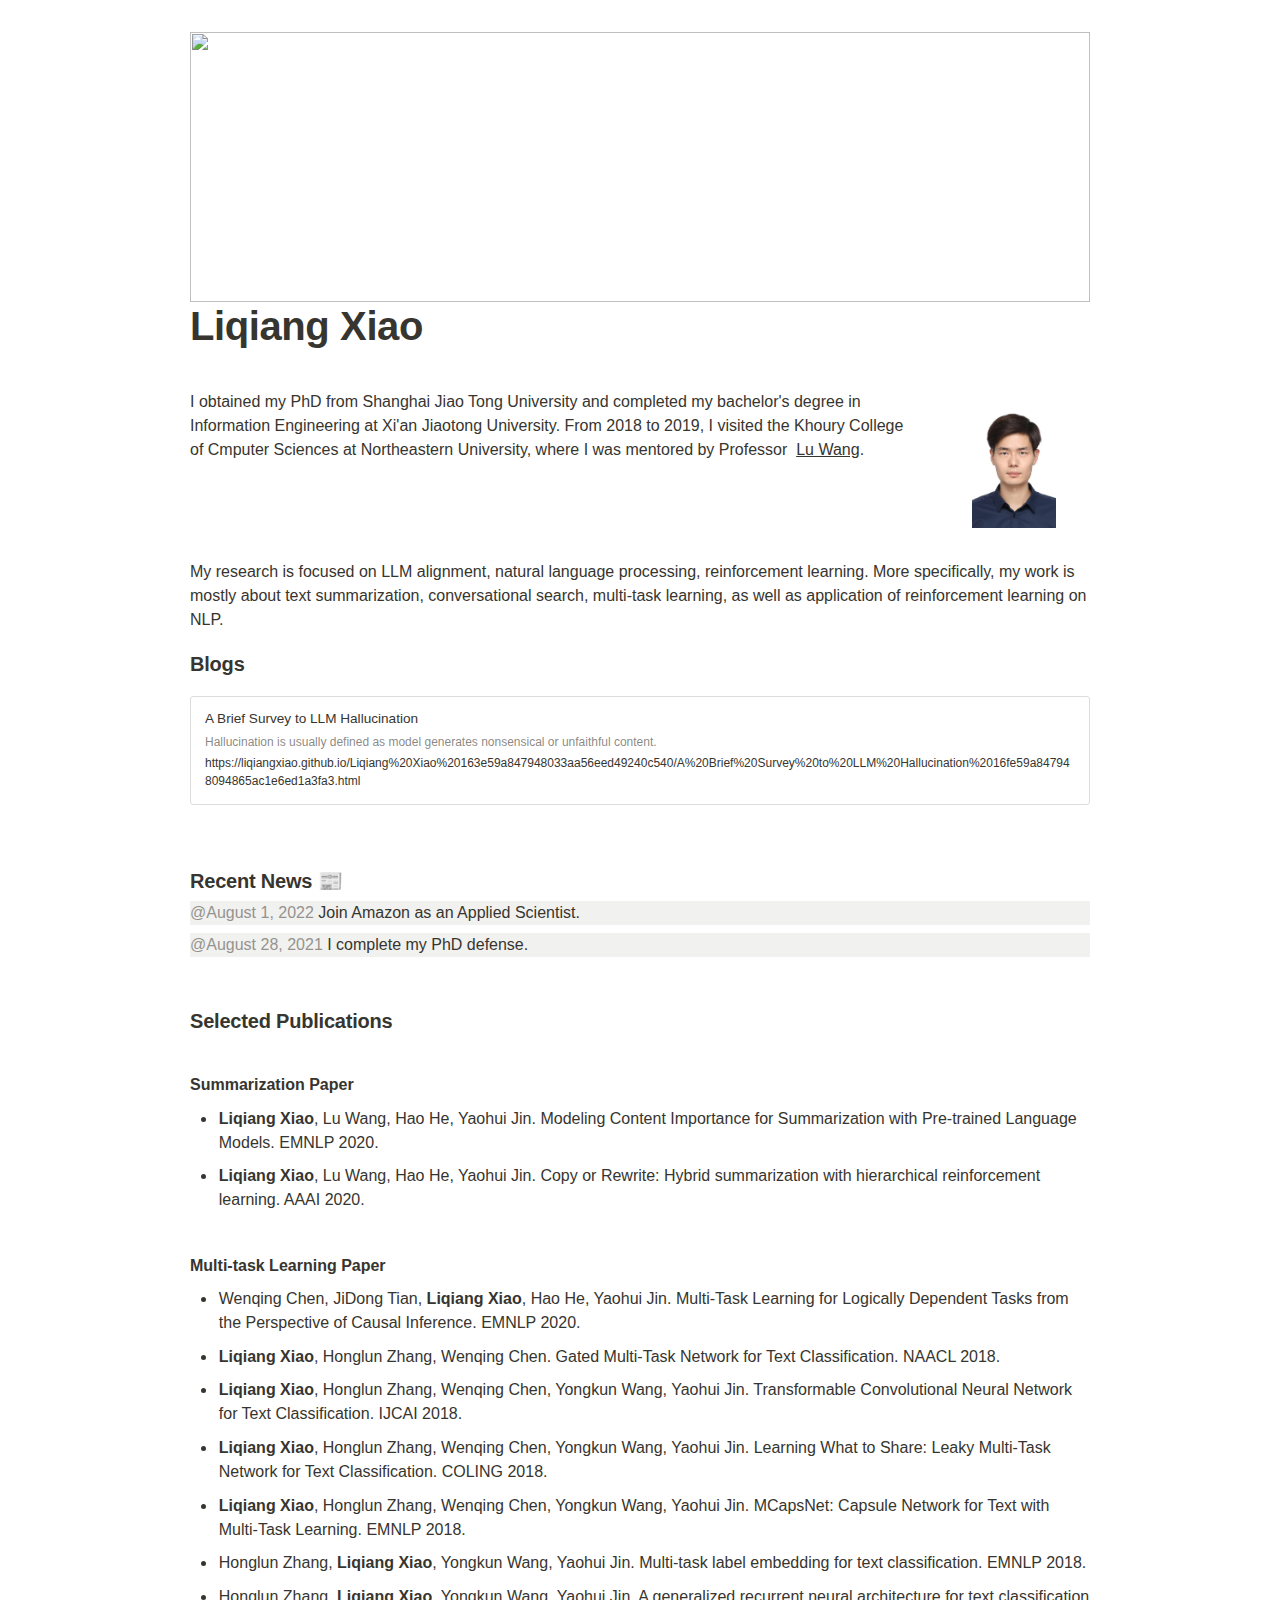
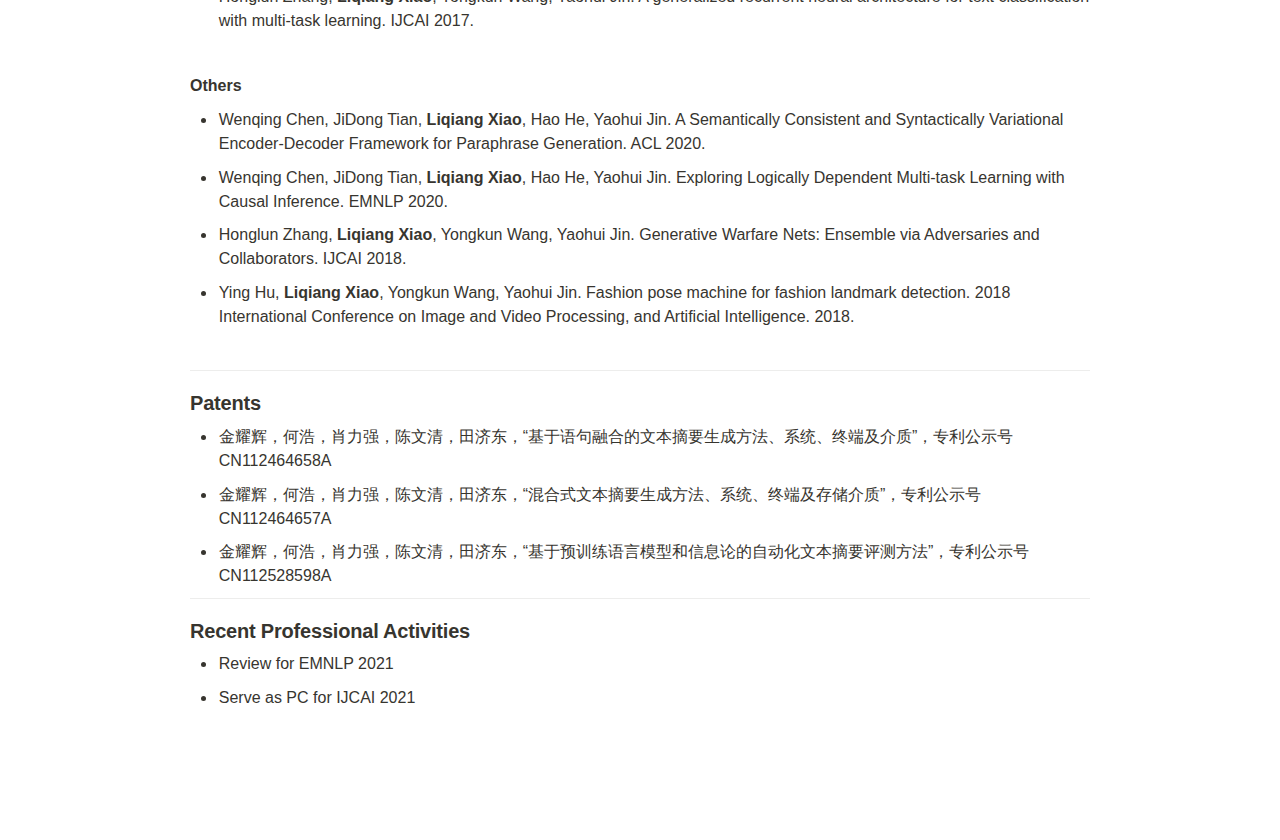
==== commit a34728df: "update" ====
--- a/index.html
+++ b/index.html
@@ -681,13 +681,14 @@
 	background-image: url("data:image/svg+xml;charset=UTF-8,%3Csvg%20width%3D%2216%22%20height%3D%2216%22%20viewBox%3D%220%200%2016%2016%22%20fill%3D%22none%22%20xmlns%3D%22http%3A%2F%2Fwww.w3.org%2F2000%2Fsvg%22%3E%0A%3Crect%20x%3D%220.75%22%20y%3D%220.75%22%20width%3D%2214.5%22%20height%3D%2214.5%22%20fill%3D%22white%22%20stroke%3D%22%2336352F%22%20stroke-width%3D%221.5%22%2F%3E%0A%3C%2Fsvg%3E");
 }
 	
-</style></head><body><article id="163e59a8-4794-8033-aa56-eed49240c540" class="page sans"><header><img class="page-cover-image" src="https://www.notion.so/images/page-cover/webb1.jpg" style="object-position:center 50%"/><h1 class="page-title">Liqiang Xiao</h1><p class="page-description"></p></header><div class="page-body"><p id="16fe59a8-4794-8030-b3e4-de0525e28172" class="">I obtained my PhD from Shanghai Jiao Tong University and completed my bachelor&#x27;s degree in Information Engineering at Xi&#x27;an Jiaotong University. From 2018 to 2019, I visited the Khoury College of Cmputer Sciences at Northeastern University, where I was mentored by Professor  <a href="https://web.eecs.umich.edu/~wangluxy/">Lu Wang</a>. </p><p id="163e59a8-4794-8040-91d7-fd925f8c674b" class="">
-</p><p id="163e59a8-4794-80e9-a686-dbd225f24522" class="">My research is focused on LLM alignment, natural language processing, reinforcement learning. More specifically, my work is mostly about text summarization, conversational search, multi-task learning, as well as application of reinforcement learning on NLP.  </p><p id="163e59a8-4794-80e1-9c8f-e084239fb97d" class="">
-</p><hr id="163e59a8-4794-8014-92db-ca732c07a850"/><h3 id="163e59a8-4794-803e-8b13-e72ec68c3631" class="">Recent News 📰</h3><p id="163e59a8-4794-80ed-a875-d826c5f83f2a" class="block-color-gray_background"><time>@August 1, 2022</time> Join Amazon as an Applied Scientist.</p><p id="163e59a8-4794-8018-a388-db81a6f7e57f" class="block-color-gray_background"><time>@August 28, 2021</time> I complete my PhD defense. </p><p id="16fe59a8-4794-8027-92c4-c6584e9a68b0" class="">
-</p><p id="163e59a8-4794-8029-a716-e470a8c7ae28" class="">
-</p><hr id="163e59a8-4794-800c-b5de-cbf10acc3a56"/><h3 id="163e59a8-4794-804f-aa0b-ffd32192665b" class="">Research Area and Selected Publications </h3><p id="16fe59a8-4794-8091-909d-c46beec7c34b" class="">
+</style></head><body><article id="163e59a8-4794-8033-aa56-eed49240c540" class="page sans"><header><img class="page-cover-image" src="https://www.notion.so/images/page-cover/webb1.jpg" style="object-position:center 50%"/><h1 class="page-title">Liqiang Xiao</h1><p class="page-description"></p></header><div class="page-body"><div id="190e59a8-4794-80e4-9ac8-c588e84138ea" class="column-list"><div id="190e59a8-4794-80f7-b272-d7be967e2ed8" style="width:81.25%" class="column"><p id="16fe59a8-4794-8030-b3e4-de0525e28172" class="">I obtained my PhD from Shanghai Jiao Tong University and completed my bachelor&#x27;s degree in Information Engineering at Xi&#x27;an Jiaotong University. From 2018 to 2019, I visited the Khoury College of Cmputer Sciences at Northeastern University, where I was mentored by Professor  <a href="https://web.eecs.umich.edu/~wangluxy/">Lu Wang</a>. </p><p id="190e59a8-4794-8003-86fd-e6f05fd8caa6" class="">
+</p></div><div id="190e59a8-4794-808a-aa62-cc4166176f04" style="width:18.750000000000025%" class="column"><figure id="190e59a8-4794-804a-963b-c237cf1642c6" class="image"><a href="Liqiang%20Xiao%20163e59a847948033aa56eed49240c540/liqiang_%E7%85%A7%E7%89%87.jpeg"><img style="width:84px" src="Liqiang%20Xiao%20163e59a847948033aa56eed49240c540/liqiang_%E7%85%A7%E7%89%87.jpeg"/></a></figure></div></div><p id="163e59a8-4794-80e9-a686-dbd225f24522" class="">My research is focused on LLM alignment, natural language processing, reinforcement learning. More specifically, my work is mostly about text summarization, conversational search, multi-task learning, as well as application of reinforcement learning on NLP.  </p><h3 id="163e59a8-4794-800b-b1b7-ea4ecacfc379" class="">Blogs</h3><figure id="174e59a8-4794-802c-ba54-d37fd4b3dcdf"><a href="https://liqiangxiao.github.io/Liqiang%20Xiao%20163e59a847948033aa56eed49240c540/A%20Brief%20Survey%20to%20LLM%20Hallucination%2016fe59a847948094865ac1e6ed1a3fa3.html" class="bookmark source"><div class="bookmark-info"><div class="bookmark-text"><div class="bookmark-title">A Brief Survey to LLM Hallucination</div><div class="bookmark-description">Hallucination is usually defined as model generates nonsensical or unfaithful content.</div></div><div class="bookmark-href">https://liqiangxiao.github.io/Liqiang%20Xiao%20163e59a847948033aa56eed49240c540/A%20Brief%20Survey%20to%20LLM%20Hallucination%2016fe59a847948094865ac1e6ed1a3fa3.html</div></div></a></figure><p id="190e59a8-4794-80e1-818e-c30055020e53" class="">
+</p><h3 id="163e59a8-4794-803e-8b13-e72ec68c3631" class="">Recent News 📰</h3><p id="163e59a8-4794-80ed-a875-d826c5f83f2a" class="block-color-gray_background"><time>@August 1, 2022</time> Join Amazon as an Applied Scientist.</p><p id="163e59a8-4794-8018-a388-db81a6f7e57f" class="block-color-gray_background"><time>@August 28, 2021</time> I complete my PhD defense. </p><p id="16fe59a8-4794-8027-92c4-c6584e9a68b0" class="">
+</p><h3 id="163e59a8-4794-804f-aa0b-ffd32192665b" class="">Selected Publications </h3><p id="16fe59a8-4794-8091-909d-c46beec7c34b" class="">
 </p><p id="163e59a8-4794-8066-883e-c0000d4760ae" class=""><strong>Summarization Paper </strong></p><ul id="163e59a8-4794-800d-be4b-dd9d61006e8e" class="bulleted-list"><li style="list-style-type:disc"><strong>Liqiang Xiao</strong>, Lu Wang, Hao He, Yaohui Jin. Modeling Content Importance for Summarization with Pre-trained Language Models. EMNLP 2020.</li></ul><ul id="163e59a8-4794-8093-b6ca-e22837011b52" class="bulleted-list"><li style="list-style-type:disc"><strong>Liqiang Xiao</strong>, Lu Wang, Hao He, Yaohui Jin. Copy or Rewrite: Hybrid summarization with hierarchical reinforcement learning. AAAI 2020. </li></ul><p id="163e59a8-4794-8009-a443-dc3509310c82" class="">
 </p><p id="163e59a8-4794-8018-87d0-d7f9f0399298" class=""><strong>Multi-task Learning Paper </strong></p><ul id="163e59a8-4794-808d-bdb2-e267bf729a4a" class="bulleted-list"><li style="list-style-type:disc">Wenqing Chen, JiDong Tian,<strong> Liqiang Xiao</strong>, Hao He, Yaohui Jin. Multi-Task Learning for Logically Dependent Tasks from the Perspective of Causal Inference. EMNLP 2020. </li></ul><ul id="163e59a8-4794-80e2-8b68-f3489522ea33" class="bulleted-list"><li style="list-style-type:disc"><strong>Liqiang Xiao</strong>, Honglun Zhang, Wenqing Chen. Gated Multi-Task Network for Text Classification. NAACL 2018.</li></ul><ul id="163e59a8-4794-80b3-b6ce-fd507ff3ccba" class="bulleted-list"><li style="list-style-type:disc"><strong>Liqiang Xiao</strong>, Honglun Zhang, Wenqing Chen, Yongkun Wang, Yaohui Jin. Transformable Convolutional Neural Network for Text Classification. IJCAI 2018.</li></ul><ul id="163e59a8-4794-80dd-8f92-c6c301eeec8e" class="bulleted-list"><li style="list-style-type:disc"><strong>Liqiang Xiao</strong>, Honglun Zhang, Wenqing Chen, Yongkun Wang, Yaohui Jin. Learning What to Share: Leaky Multi-Task Network for Text Classification. COLING 2018.</li></ul><ul id="163e59a8-4794-8053-b91b-dc52f2e8f781" class="bulleted-list"><li style="list-style-type:disc"><strong>Liqiang Xiao</strong>, Honglun Zhang, Wenqing Chen, Yongkun Wang, Yaohui Jin. MCapsNet: Capsule Network for Text with Multi-Task Learning. EMNLP 2018.</li></ul><ul id="163e59a8-4794-80e0-8199-d321f8a4d0d6" class="bulleted-list"><li style="list-style-type:disc">Honglun Zhang, <strong>Liqiang Xiao</strong>, Yongkun Wang, Yaohui Jin. Multi-task label embedding for text classification. EMNLP 2018.</li></ul><ul id="163e59a8-4794-800f-92df-f26bda633f83" class="bulleted-list"><li style="list-style-type:disc">Honglun Zhang, <strong>Liqiang Xiao</strong>, Yongkun Wang, Yaohui Jin. A generalized recurrent neural architecture for text classification with multi-task learning. IJCAI 2017. </li></ul><p id="163e59a8-4794-80ad-a596-f04e5658f99f" class="">
 </p><p id="163e59a8-4794-8015-8516-c2015ad80723" class=""><strong>Others</strong></p><ul id="163e59a8-4794-809c-ae27-cfd9d8ca07ee" class="bulleted-list"><li style="list-style-type:disc">Wenqing Chen, JiDong Tian,<strong> Liqiang Xiao</strong>, Hao He, Yaohui Jin. A Semantically Consistent and Syntactically Variational Encoder-Decoder Framework for Paraphrase Generation. ACL 2020. </li></ul><ul id="163e59a8-4794-80dd-ba40-f87df67e9213" class="bulleted-list"><li style="list-style-type:disc">Wenqing Chen, JiDong Tian,<strong> Liqiang Xiao</strong>, Hao He, Yaohui Jin. Exploring Logically Dependent Multi-task Learning with Causal Inference. EMNLP 2020. </li></ul><ul id="163e59a8-4794-8024-b94e-c8faa403332b" class="bulleted-list"><li style="list-style-type:disc">Honglun Zhang, <strong>Liqiang Xiao</strong>, Yongkun Wang, Yaohui Jin. Generative Warfare Nets: Ensemble via Adversaries and Collaborators. IJCAI 2018. </li></ul><ul id="163e59a8-4794-8080-87e3-d20915878b81" class="bulleted-list"><li style="list-style-type:disc">Ying Hu, <strong>Liqiang Xiao</strong>, Yongkun Wang, Yaohui Jin. Fashion pose machine for fashion landmark detection. 2018 International Conference on Image and Video Processing, and Artificial Intelligence. 2018.</li></ul><p id="163e59a8-4794-80a5-ae0c-fa06b954d2a7" class="">
 </p><hr id="163e59a8-4794-80b7-bfcf-d89f03c37cd7"/><h3 id="163e59a8-4794-80f3-b4a4-d67a01afa269" class="">Patents</h3><ul id="163e59a8-4794-804d-82e1-f41d58023977" class="bulleted-list"><li style="list-style-type:disc">金耀辉，何浩，肖力强，陈文清，田济东，“基于语句融合的文本摘要生成方法、系统、终端及介质”，专利公示号 CN112464658A</li></ul><ul id="163e59a8-4794-8071-b80a-ddfacace4f51" class="bulleted-list"><li style="list-style-type:disc">金耀辉，何浩，肖力强，陈文清，田济东，“混合式文本摘要生成方法、系统、终端及存储介质”，专利公示号 CN112464657A</li></ul><ul id="163e59a8-4794-80fe-81ac-dac29b2cca1b" class="bulleted-list"><li style="list-style-type:disc">金耀辉，何浩，肖力强，陈文清，田济东，“基于预训练语言模型和信息论的自动化文本摘要评测方法”，专利公示号 CN112528598A</li></ul><hr id="163e59a8-4794-800d-9beb-f0eb772816ca"/><h3 id="163e59a8-4794-805d-8543-f6c5effc6db9" class="">Recent Professional Activities </h3><ul id="163e59a8-4794-80ba-ac72-e1521a22d2e5" class="bulleted-list"><li style="list-style-type:disc">Review for EMNLP 2021</li></ul><ul id="163e59a8-4794-8080-aa36-f706ca2a92bb" class="bulleted-list"><li style="list-style-type:disc">Serve as PC for IJCAI 2021 </li></ul><p id="163e59a8-4794-80ef-a5d0-c05040d46f52" class="">
-</p><hr id="163e59a8-4794-8074-a801-d03d871b9848"/><h3 id="163e59a8-4794-800b-b1b7-ea4ecacfc379" class="">Blogs</h3><figure id="16fe59a8-4794-8094-865a-c1e6ed1a3fa3" class="link-to-page"><a href="Liqiang%20Xiao%20163e59a847948033aa56eed49240c540/A%20Brief%20Survey%20to%20LLM%20Hallucination%2016fe59a847948094865ac1e6ed1a3fa3.html"><span class="icon">🤥</span>A Brief Survey to LLM Hallucination</a></figure></div></article><span class="sans" style="font-size:14px;padding-top:2em"></span></body></html>+</p><p id="174e59a8-4794-8002-840c-c2706e73eaca" class="">
+</p><p id="175e59a8-4794-8045-866b-fcbce5a36e8b" class="">
+</p></div></article><span class="sans" style="font-size:14px;padding-top:2em"></span></body></html>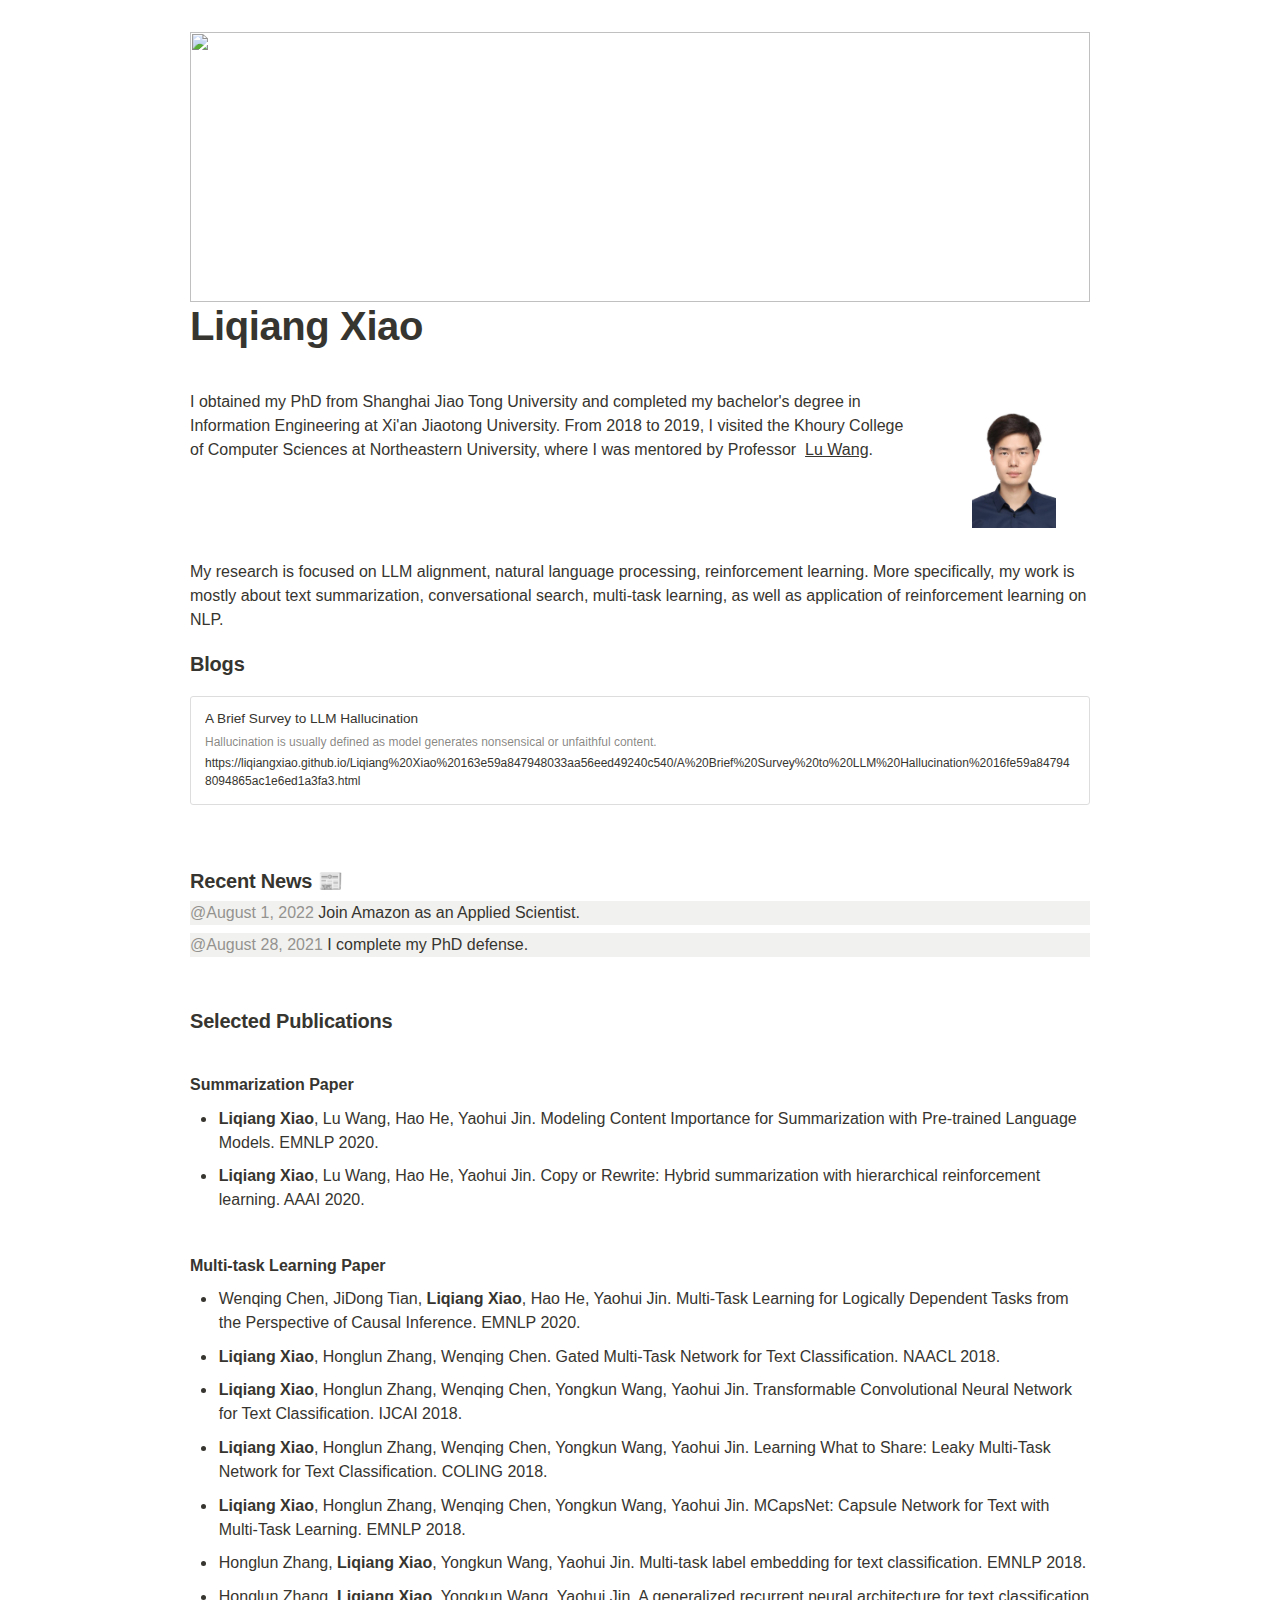
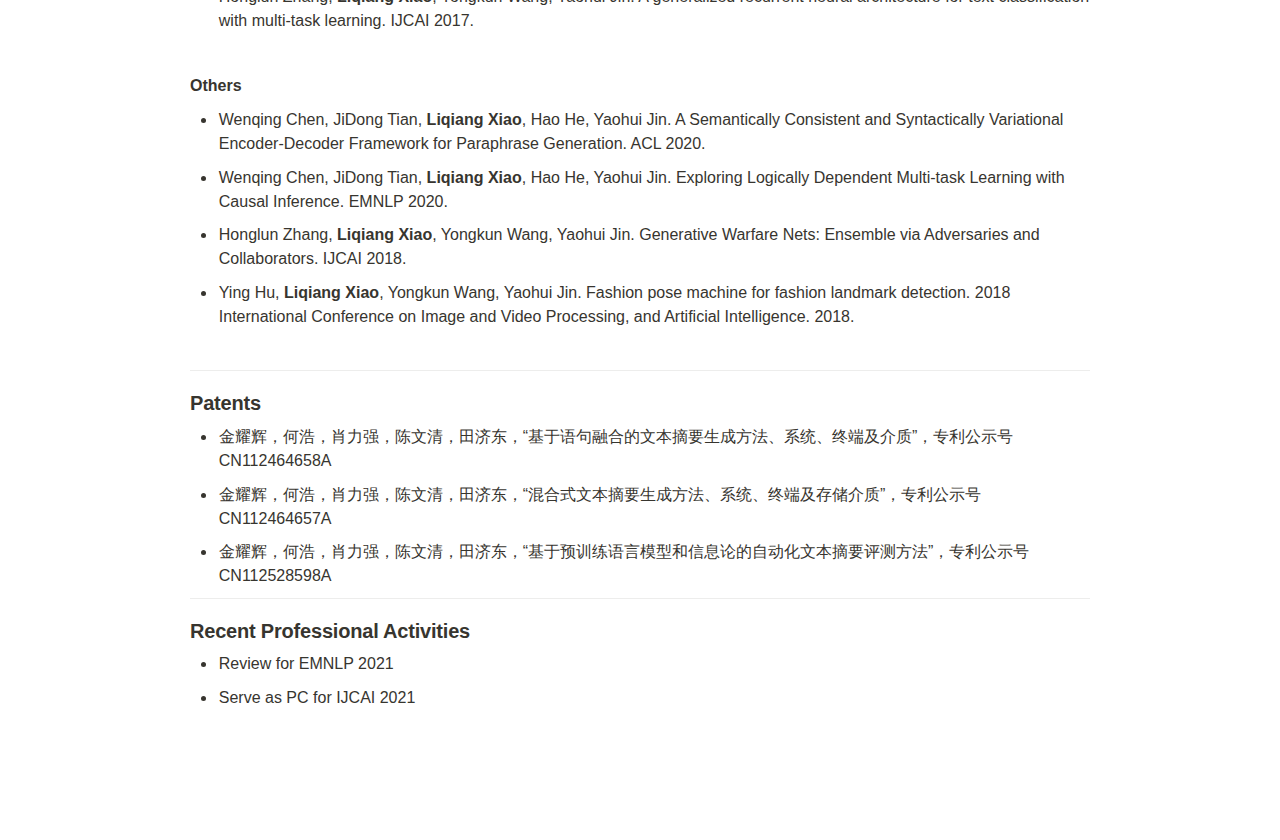
==== commit cbec4652: "fix typo" ====
--- a/index.html
+++ b/index.html
@@ -681,7 +681,7 @@
 	background-image: url("data:image/svg+xml;charset=UTF-8,%3Csvg%20width%3D%2216%22%20height%3D%2216%22%20viewBox%3D%220%200%2016%2016%22%20fill%3D%22none%22%20xmlns%3D%22http%3A%2F%2Fwww.w3.org%2F2000%2Fsvg%22%3E%0A%3Crect%20x%3D%220.75%22%20y%3D%220.75%22%20width%3D%2214.5%22%20height%3D%2214.5%22%20fill%3D%22white%22%20stroke%3D%22%2336352F%22%20stroke-width%3D%221.5%22%2F%3E%0A%3C%2Fsvg%3E");
 }
 	
-</style></head><body><article id="163e59a8-4794-8033-aa56-eed49240c540" class="page sans"><header><img class="page-cover-image" src="https://www.notion.so/images/page-cover/webb1.jpg" style="object-position:center 50%"/><h1 class="page-title">Liqiang Xiao</h1><p class="page-description"></p></header><div class="page-body"><div id="190e59a8-4794-80e4-9ac8-c588e84138ea" class="column-list"><div id="190e59a8-4794-80f7-b272-d7be967e2ed8" style="width:81.25%" class="column"><p id="16fe59a8-4794-8030-b3e4-de0525e28172" class="">I obtained my PhD from Shanghai Jiao Tong University and completed my bachelor&#x27;s degree in Information Engineering at Xi&#x27;an Jiaotong University. From 2018 to 2019, I visited the Khoury College of Cmputer Sciences at Northeastern University, where I was mentored by Professor  <a href="https://web.eecs.umich.edu/~wangluxy/">Lu Wang</a>. </p><p id="190e59a8-4794-8003-86fd-e6f05fd8caa6" class="">
+</style></head><body><article id="163e59a8-4794-8033-aa56-eed49240c540" class="page sans"><header><img class="page-cover-image" src="https://www.notion.so/images/page-cover/webb1.jpg" style="object-position:center 50%"/><h1 class="page-title">Liqiang Xiao</h1><p class="page-description"></p></header><div class="page-body"><div id="190e59a8-4794-80e4-9ac8-c588e84138ea" class="column-list"><div id="190e59a8-4794-80f7-b272-d7be967e2ed8" style="width:81.25%" class="column"><p id="16fe59a8-4794-8030-b3e4-de0525e28172" class="">I obtained my PhD from Shanghai Jiao Tong University and completed my bachelor&#x27;s degree in Information Engineering at Xi&#x27;an Jiaotong University. From 2018 to 2019, I visited the Khoury College of Computer Sciences at Northeastern University, where I was mentored by Professor  <a href="https://web.eecs.umich.edu/~wangluxy/">Lu Wang</a>. </p><p id="190e59a8-4794-8003-86fd-e6f05fd8caa6" class="">
 </p></div><div id="190e59a8-4794-808a-aa62-cc4166176f04" style="width:18.750000000000025%" class="column"><figure id="190e59a8-4794-804a-963b-c237cf1642c6" class="image"><a href="Liqiang%20Xiao%20163e59a847948033aa56eed49240c540/liqiang_%E7%85%A7%E7%89%87.jpeg"><img style="width:84px" src="Liqiang%20Xiao%20163e59a847948033aa56eed49240c540/liqiang_%E7%85%A7%E7%89%87.jpeg"/></a></figure></div></div><p id="163e59a8-4794-80e9-a686-dbd225f24522" class="">My research is focused on LLM alignment, natural language processing, reinforcement learning. More specifically, my work is mostly about text summarization, conversational search, multi-task learning, as well as application of reinforcement learning on NLP.  </p><h3 id="163e59a8-4794-800b-b1b7-ea4ecacfc379" class="">Blogs</h3><figure id="174e59a8-4794-802c-ba54-d37fd4b3dcdf"><a href="https://liqiangxiao.github.io/Liqiang%20Xiao%20163e59a847948033aa56eed49240c540/A%20Brief%20Survey%20to%20LLM%20Hallucination%2016fe59a847948094865ac1e6ed1a3fa3.html" class="bookmark source"><div class="bookmark-info"><div class="bookmark-text"><div class="bookmark-title">A Brief Survey to LLM Hallucination</div><div class="bookmark-description">Hallucination is usually defined as model generates nonsensical or unfaithful content.</div></div><div class="bookmark-href">https://liqiangxiao.github.io/Liqiang%20Xiao%20163e59a847948033aa56eed49240c540/A%20Brief%20Survey%20to%20LLM%20Hallucination%2016fe59a847948094865ac1e6ed1a3fa3.html</div></div></a></figure><p id="190e59a8-4794-80e1-818e-c30055020e53" class="">
 </p><h3 id="163e59a8-4794-803e-8b13-e72ec68c3631" class="">Recent News 📰</h3><p id="163e59a8-4794-80ed-a875-d826c5f83f2a" class="block-color-gray_background"><time>@August 1, 2022</time> Join Amazon as an Applied Scientist.</p><p id="163e59a8-4794-8018-a388-db81a6f7e57f" class="block-color-gray_background"><time>@August 28, 2021</time> I complete my PhD defense. </p><p id="16fe59a8-4794-8027-92c4-c6584e9a68b0" class="">
 </p><h3 id="163e59a8-4794-804f-aa0b-ffd32192665b" class="">Selected Publications </h3><p id="16fe59a8-4794-8091-909d-c46beec7c34b" class="">
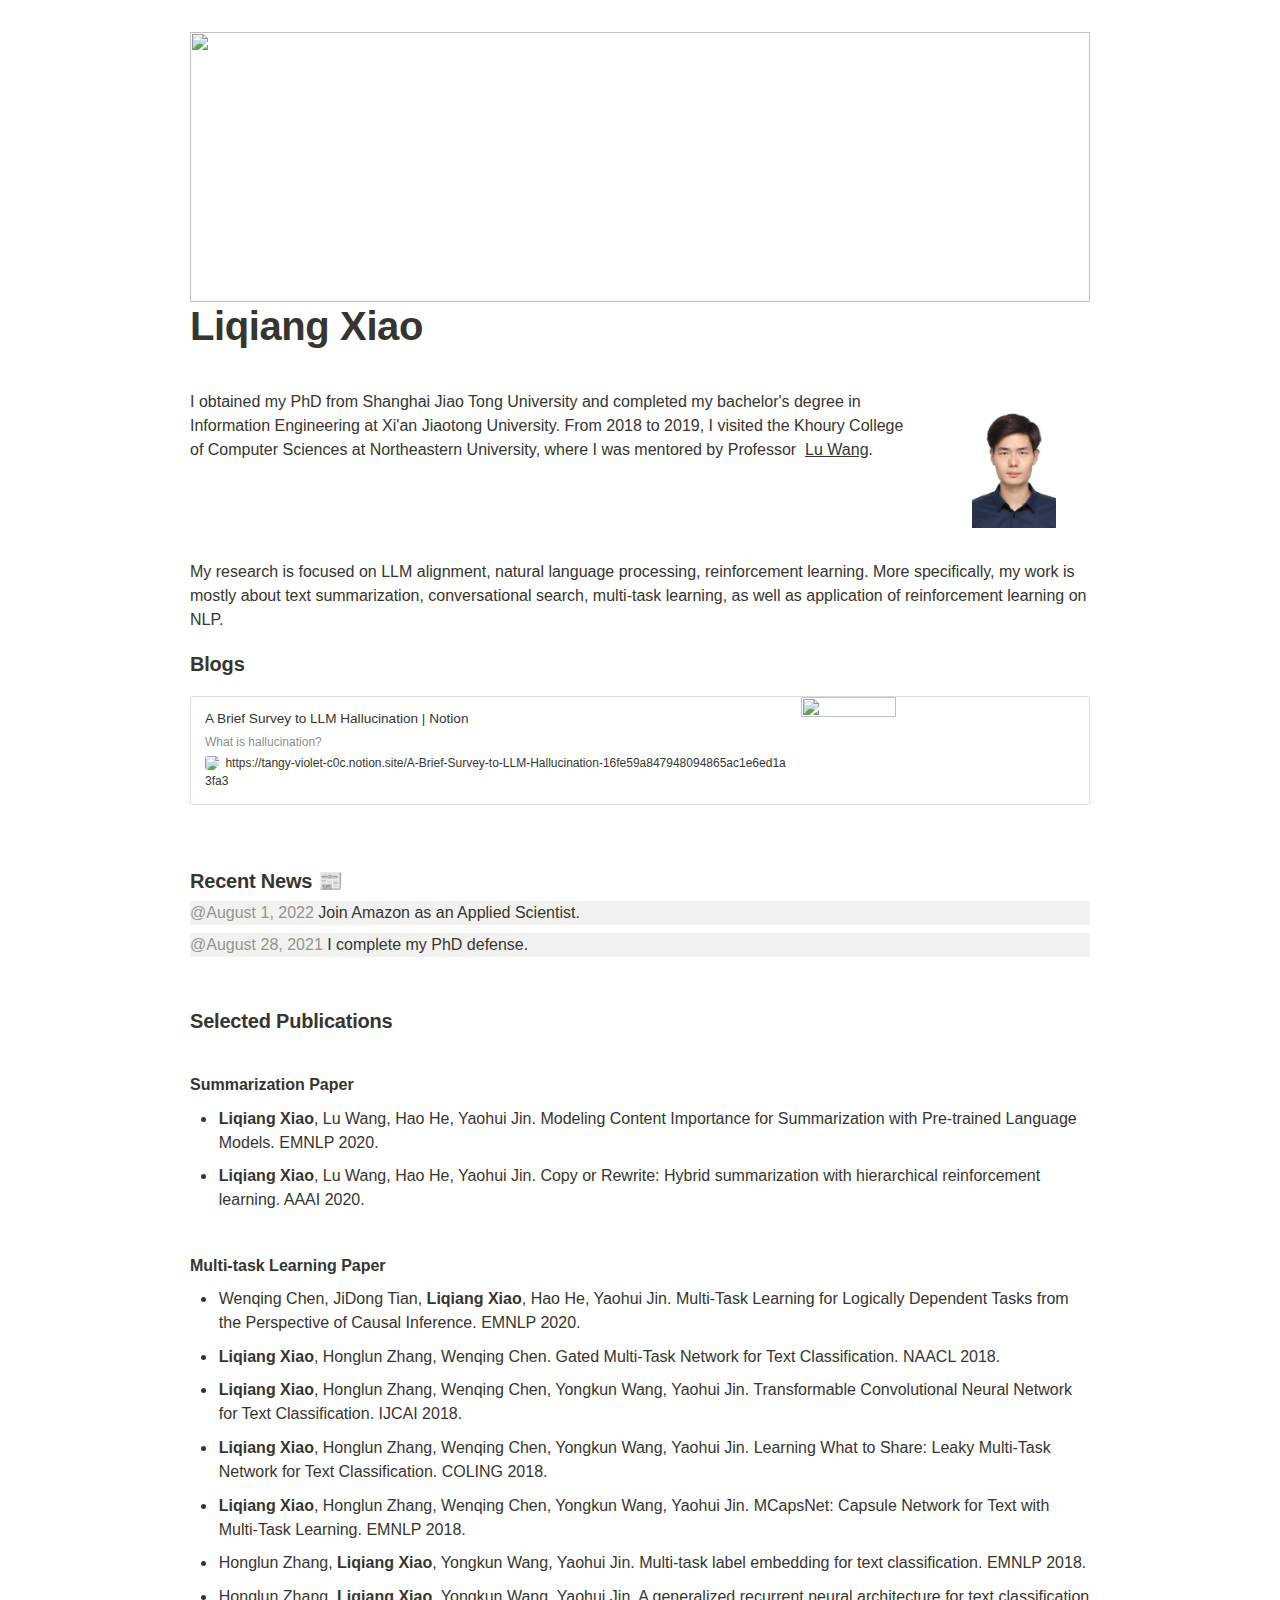
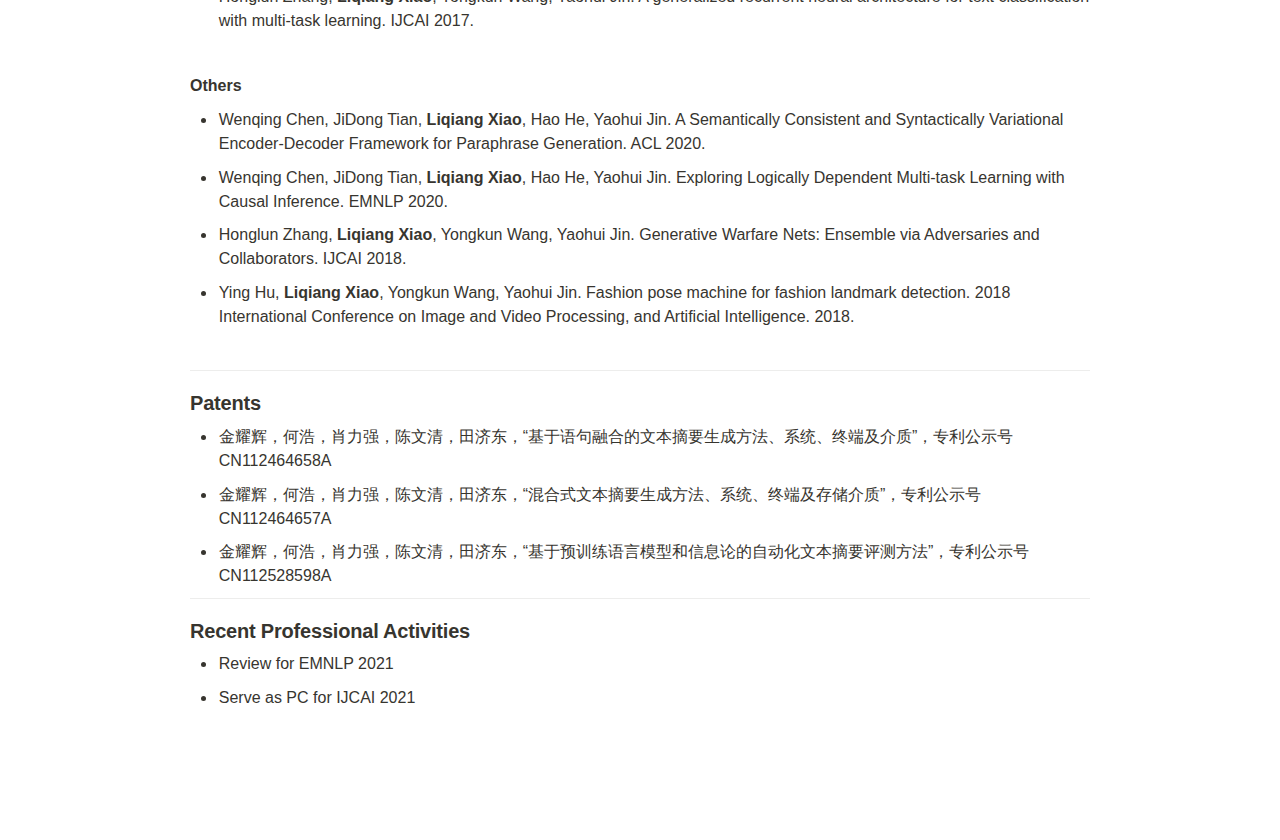
==== commit 76cb9260: "minor update" ====
--- a/index.html
+++ b/index.html
@@ -682,7 +682,7 @@
 }
 	
 </style></head><body><article id="163e59a8-4794-8033-aa56-eed49240c540" class="page sans"><header><img class="page-cover-image" src="https://www.notion.so/images/page-cover/webb1.jpg" style="object-position:center 50%"/><h1 class="page-title">Liqiang Xiao</h1><p class="page-description"></p></header><div class="page-body"><div id="190e59a8-4794-80e4-9ac8-c588e84138ea" class="column-list"><div id="190e59a8-4794-80f7-b272-d7be967e2ed8" style="width:81.25%" class="column"><p id="16fe59a8-4794-8030-b3e4-de0525e28172" class="">I obtained my PhD from Shanghai Jiao Tong University and completed my bachelor&#x27;s degree in Information Engineering at Xi&#x27;an Jiaotong University. From 2018 to 2019, I visited the Khoury College of Computer Sciences at Northeastern University, where I was mentored by Professor  <a href="https://web.eecs.umich.edu/~wangluxy/">Lu Wang</a>. </p><p id="190e59a8-4794-8003-86fd-e6f05fd8caa6" class="">
-</p></div><div id="190e59a8-4794-808a-aa62-cc4166176f04" style="width:18.750000000000025%" class="column"><figure id="190e59a8-4794-804a-963b-c237cf1642c6" class="image"><a href="Liqiang%20Xiao%20163e59a847948033aa56eed49240c540/liqiang_%E7%85%A7%E7%89%87.jpeg"><img style="width:84px" src="Liqiang%20Xiao%20163e59a847948033aa56eed49240c540/liqiang_%E7%85%A7%E7%89%87.jpeg"/></a></figure></div></div><p id="163e59a8-4794-80e9-a686-dbd225f24522" class="">My research is focused on LLM alignment, natural language processing, reinforcement learning. More specifically, my work is mostly about text summarization, conversational search, multi-task learning, as well as application of reinforcement learning on NLP.  </p><h3 id="163e59a8-4794-800b-b1b7-ea4ecacfc379" class="">Blogs</h3><figure id="174e59a8-4794-802c-ba54-d37fd4b3dcdf"><a href="https://liqiangxiao.github.io/Liqiang%20Xiao%20163e59a847948033aa56eed49240c540/A%20Brief%20Survey%20to%20LLM%20Hallucination%2016fe59a847948094865ac1e6ed1a3fa3.html" class="bookmark source"><div class="bookmark-info"><div class="bookmark-text"><div class="bookmark-title">A Brief Survey to LLM Hallucination</div><div class="bookmark-description">Hallucination is usually defined as model generates nonsensical or unfaithful content.</div></div><div class="bookmark-href">https://liqiangxiao.github.io/Liqiang%20Xiao%20163e59a847948033aa56eed49240c540/A%20Brief%20Survey%20to%20LLM%20Hallucination%2016fe59a847948094865ac1e6ed1a3fa3.html</div></div></a></figure><p id="190e59a8-4794-80e1-818e-c30055020e53" class="">
+</p></div><div id="190e59a8-4794-808a-aa62-cc4166176f04" style="width:18.750000000000025%" class="column"><figure id="190e59a8-4794-804a-963b-c237cf1642c6" class="image"><a href="Liqiang%20Xiao%20163e59a847948033aa56eed49240c540/liqiang_%E7%85%A7%E7%89%87.jpeg"><img style="width:84px" src="Liqiang%20Xiao%20163e59a847948033aa56eed49240c540/liqiang_%E7%85%A7%E7%89%87.jpeg"/></a></figure></div></div><p id="163e59a8-4794-80e9-a686-dbd225f24522" class="">My research is focused on LLM alignment, natural language processing, reinforcement learning. More specifically, my work is mostly about text summarization, conversational search, multi-task learning, as well as application of reinforcement learning on NLP.  </p><h3 id="163e59a8-4794-800b-b1b7-ea4ecacfc379" class="">Blogs</h3><figure id="190e59a8-4794-80a3-acbc-c0cb64820d20"><a href="https://tangy-violet-c0c.notion.site/A-Brief-Survey-to-LLM-Hallucination-16fe59a847948094865ac1e6ed1a3fa3" class="bookmark source"><div class="bookmark-info"><div class="bookmark-text"><div class="bookmark-title">A Brief Survey to LLM Hallucination | Notion</div><div class="bookmark-description">What is hallucination?</div></div><div class="bookmark-href"><img src="https://www.notion.so/front-static/logo-ios.png" class="icon bookmark-icon"/>https://tangy-violet-c0c.notion.site/A-Brief-Survey-to-LLM-Hallucination-16fe59a847948094865ac1e6ed1a3fa3</div></div><img src="Liqiang%20Xiao%20163e59a847948033aa56eed49240c540/SocialMediaPreviewImage.png" class="bookmark-image"/></a></figure><p id="190e59a8-4794-80fb-ba77-d1616f08c1fb" class="">
 </p><h3 id="163e59a8-4794-803e-8b13-e72ec68c3631" class="">Recent News 📰</h3><p id="163e59a8-4794-80ed-a875-d826c5f83f2a" class="block-color-gray_background"><time>@August 1, 2022</time> Join Amazon as an Applied Scientist.</p><p id="163e59a8-4794-8018-a388-db81a6f7e57f" class="block-color-gray_background"><time>@August 28, 2021</time> I complete my PhD defense. </p><p id="16fe59a8-4794-8027-92c4-c6584e9a68b0" class="">
 </p><h3 id="163e59a8-4794-804f-aa0b-ffd32192665b" class="">Selected Publications </h3><p id="16fe59a8-4794-8091-909d-c46beec7c34b" class="">
 </p><p id="163e59a8-4794-8066-883e-c0000d4760ae" class=""><strong>Summarization Paper </strong></p><ul id="163e59a8-4794-800d-be4b-dd9d61006e8e" class="bulleted-list"><li style="list-style-type:disc"><strong>Liqiang Xiao</strong>, Lu Wang, Hao He, Yaohui Jin. Modeling Content Importance for Summarization with Pre-trained Language Models. EMNLP 2020.</li></ul><ul id="163e59a8-4794-8093-b6ca-e22837011b52" class="bulleted-list"><li style="list-style-type:disc"><strong>Liqiang Xiao</strong>, Lu Wang, Hao He, Yaohui Jin. Copy or Rewrite: Hybrid summarization with hierarchical reinforcement learning. AAAI 2020. </li></ul><p id="163e59a8-4794-8009-a443-dc3509310c82" class="">
